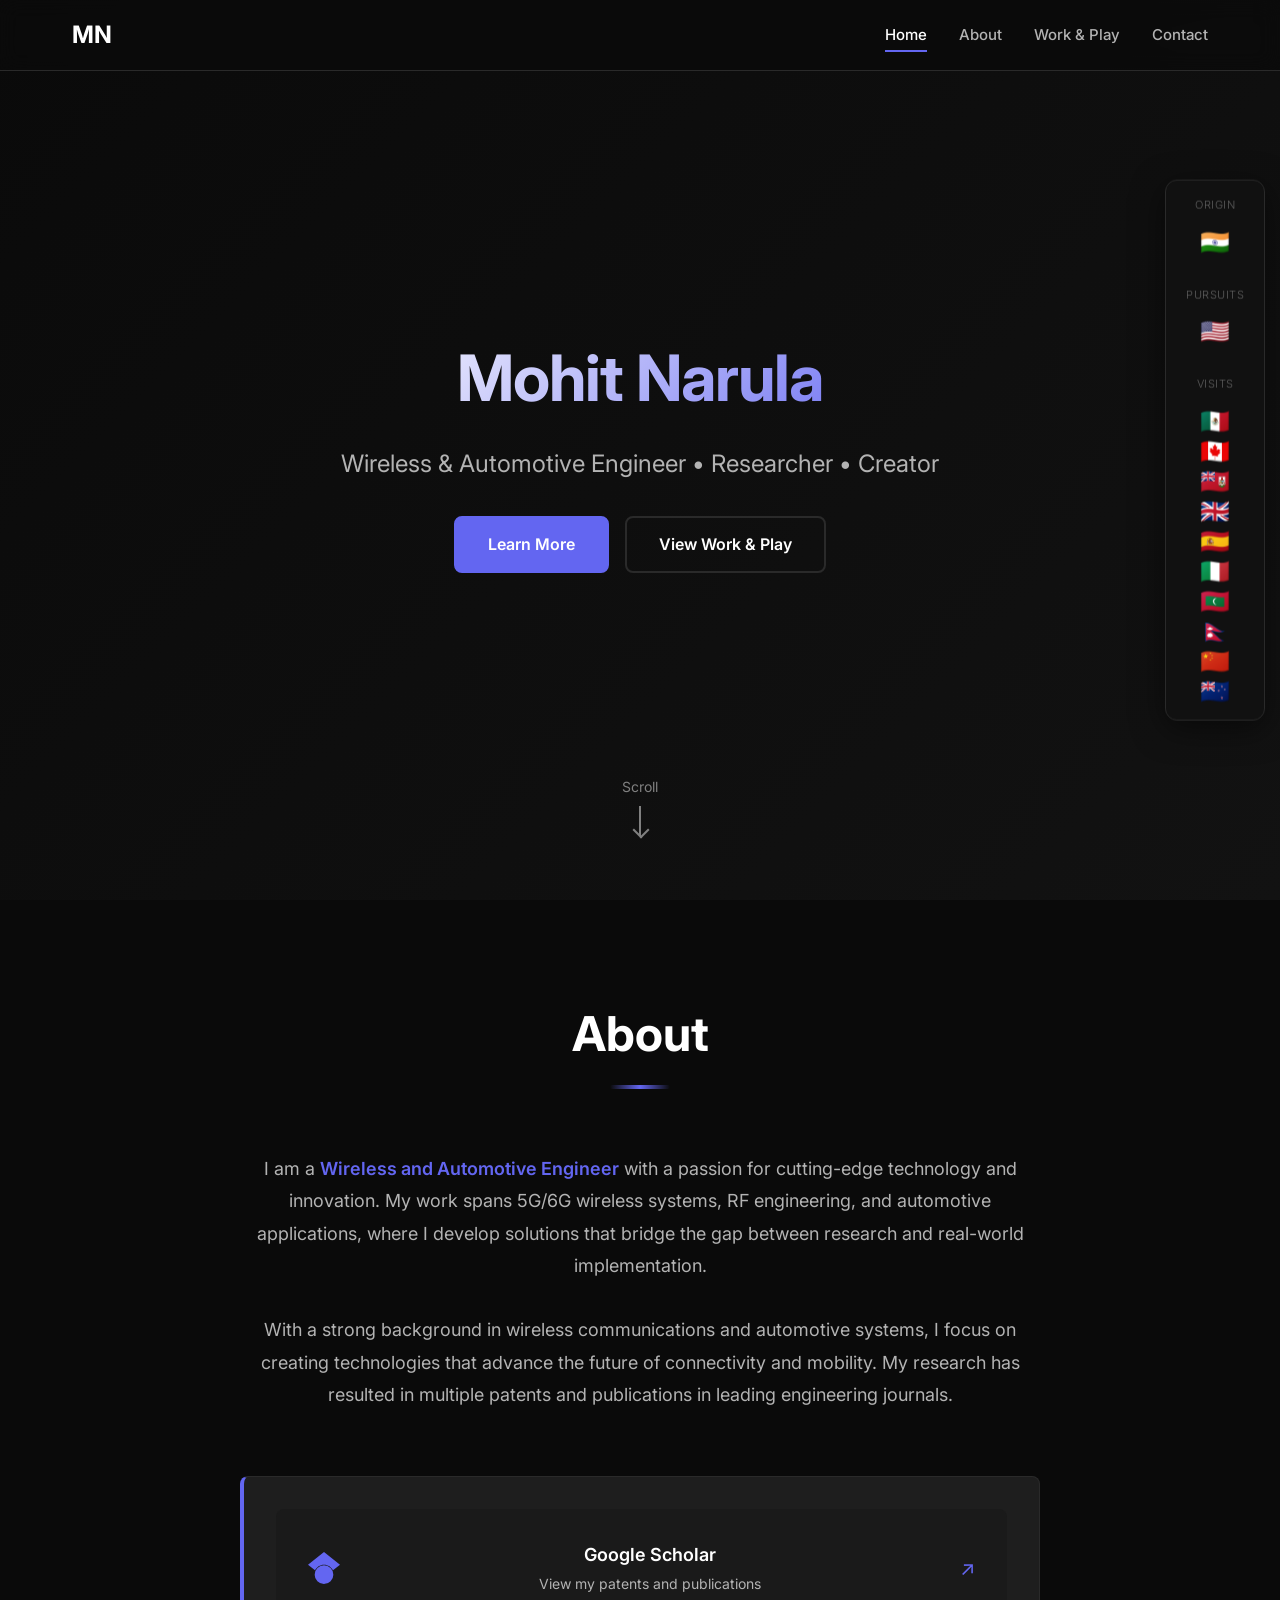
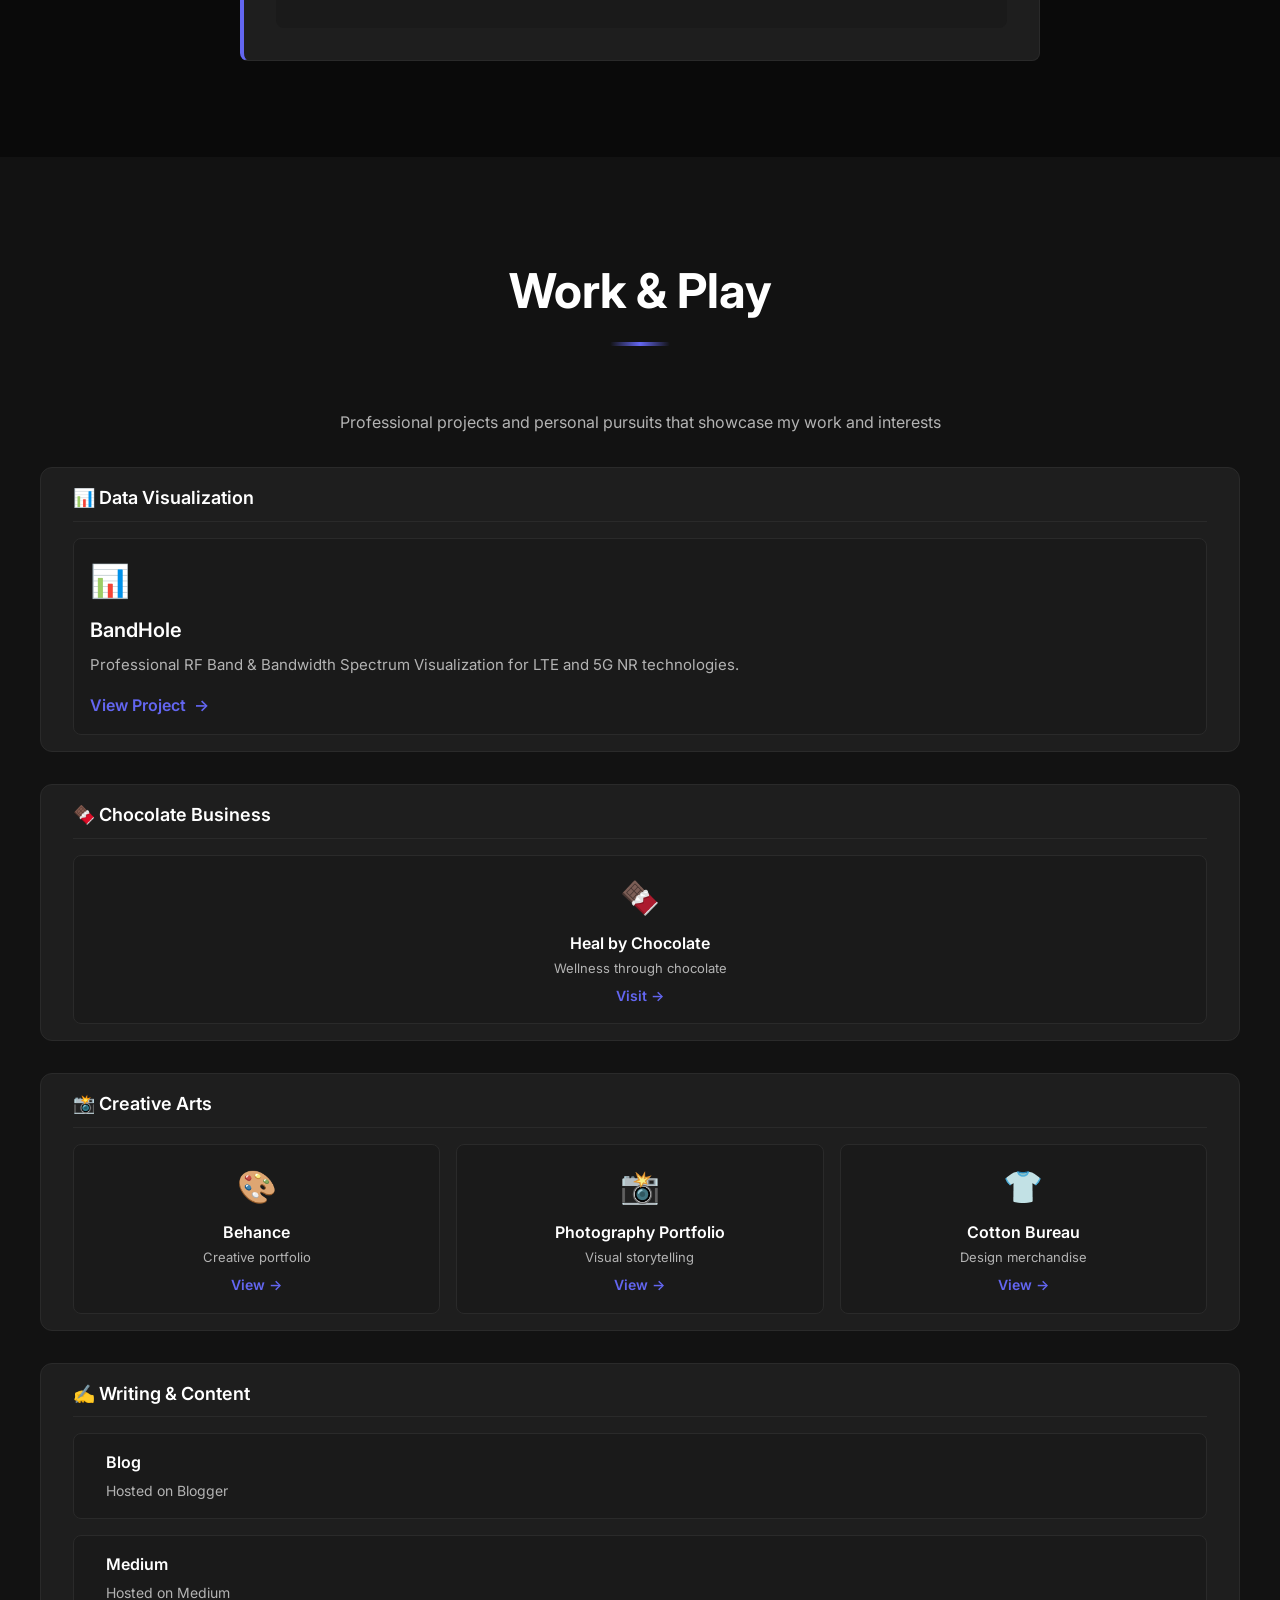
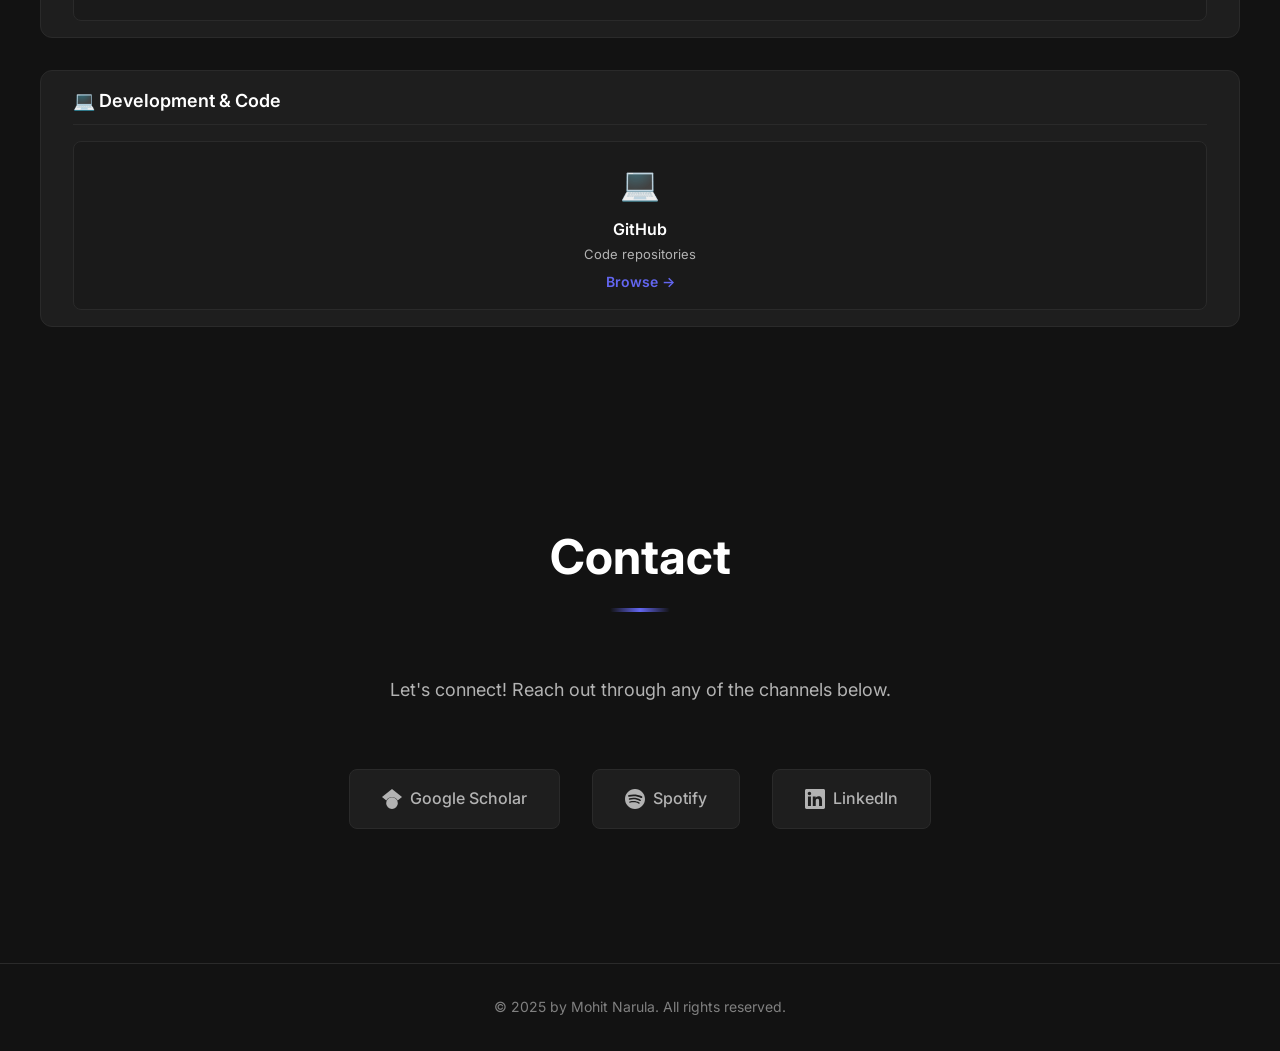
==== index.html @ 6c7436af "Initial commit: Personal website with dark mode design" ====
<!DOCTYPE html>
<html lang="en">
<head>
    <meta charset="UTF-8">
    <meta name="viewport" content="width=device-width, initial-scale=1.0">
    <meta name="description" content="Mohit Narula - Personal Website">
    <meta name="author" content="Mohit Narula">
    <title>Mohit Narula</title>
    <link rel="stylesheet" href="styles.css">
    <link rel="preconnect" href="https://fonts.googleapis.com">
    <link rel="preconnect" href="https://fonts.gstatic.com" crossorigin>
    <link href="https://fonts.googleapis.com/css2?family=Inter:wght@300;400;500;600;700&display=swap" rel="stylesheet">
</head>
<body>
    <!-- Navigation -->
    <nav class="navbar">
        <div class="nav-container">
            <div class="nav-logo">
                <a href="#home">MN</a>
            </div>
            <ul class="nav-menu">
                <li><a href="#home" class="nav-link active">Home</a></li>
                <li><a href="#about" class="nav-link">About</a></li>
                <li><a href="#portfolio" class="nav-link">Work & Play</a></li>
                <li><a href="#contact" class="nav-link">Contact</a></li>
            </ul>
            <button class="mobile-menu-toggle" aria-label="Toggle menu">
                <span></span>
                <span></span>
                <span></span>
            </button>
        </div>
    </nav>

    <!-- Hero Section -->
    <section id="home" class="hero">
        <div class="hero-content">
            <h1 class="hero-title">Mohit Narula</h1>
            <p class="hero-subtitle">Wireless & Automotive Engineer • Researcher • Creator</p>
            <div class="hero-buttons">
                <a href="#about" class="btn btn-primary">Learn More</a>
                <a href="#portfolio" class="btn btn-secondary">View Work & Play</a>
            </div>
        </div>
        <div class="scroll-indicator">
            <span>Scroll</span>
            <div class="scroll-arrow"></div>
        </div>
    </section>

    <!-- About Section -->
    <section id="about" class="section">
        <div class="container">
            <h2 class="section-title">About</h2>
            <div class="about-content">
            <div class="about-text">
                <p>
                    I am a <strong>Wireless and Automotive Engineer</strong> with a passion for cutting-edge technology 
                    and innovation. My work spans 5G/6G wireless systems, RF engineering, and automotive applications, 
                    where I develop solutions that bridge the gap between research and real-world implementation.
                </p>
                <p>
                    With a strong background in wireless communications and automotive systems, I focus on creating 
                    technologies that advance the future of connectivity and mobility. My research has resulted in 
                    multiple patents and publications in leading engineering journals.
                </p>
                <div class="about-highlight">
                    <a href="https://scholar.google.com/citations?user=XxkE6-EAAAAJ&hl=en" target="_blank" rel="noopener noreferrer" class="scholar-link">
                        <svg viewBox="0 0 24 24" fill="currentColor">
                            <path d="M5.242 13.769L0 9.5 12 0l12 9.5-5.242 4.269C17.548 11.249 14.978 9.5 12 9.5c-2.977 0-5.548 1.748-6.758 4.269zM12 10a7 7 0 1 0 0 14 7 7 0 0 0 0-14z"/>
                        </svg>
                        <div>
                            <strong>Google Scholar</strong>
                            <span>View my patents and publications</span>
                        </div>
                        <span class="external-icon">↗</span>
                    </a>
                </div>
            </div>
            </div>
        </div>
    </section>

    <!-- Work & Play Section -->
    <section id="portfolio" class="section section-alt">
        <div class="container">
            <h2 class="section-title">Work & Play</h2>
            <p class="section-subtitle">Professional projects and personal pursuits that showcase my work and interests</p>
            
            <div class="topics-container">
                <div class="topic-category">
                    <h4 class="topic-title">📊 Data Visualization</h4>
                    <div class="projects-grid">
                        <div class="project-card">
                            <div class="project-icon">📊</div>
                            <h3 class="project-title">BandHole</h3>
                            <p class="project-description">
                                Professional RF Band & Bandwidth Spectrum Visualization for LTE and 5G NR technologies.
                            </p>
                            <a href="https://mohitnarula.github.io/bandhole" target="_blank" class="project-link">
                                View Project <span>→</span>
                            </a>
                        </div>
                    </div>
                </div>
                <div class="topic-category">
                    <h4 class="topic-title">🍫 Chocolate Business</h4>
                    <div class="hobbies-grid">
                        <a href="https://www.healbychocolate.com/" target="_blank" rel="noopener noreferrer" class="hobby-card">
                            <div class="hobby-icon">🍫</div>
                            <h3 class="hobby-title">Heal by Chocolate</h3>
                            <p class="hobby-description">Wellness through chocolate</p>
                            <span class="hobby-link">Visit →</span>
                        </a>
                    </div>
                </div>
                <div class="topic-category">
                    <h4 class="topic-title">📸 Creative Arts</h4>
                    <div class="hobbies-grid">
                        <a href="https://www.behance.net/mohitnarula?locale=en_US" target="_blank" rel="noopener noreferrer" class="hobby-card">
                            <div class="hobby-icon">🎨</div>
                            <h3 class="hobby-title">Behance</h3>
                            <p class="hobby-description">Creative portfolio</p>
                            <span class="hobby-link">View →</span>
                        </a>
                        <a href="https://express.adobe.com/page/doS4WWP8v38uV/" target="_blank" rel="noopener noreferrer" class="hobby-card">
                            <div class="hobby-icon">📸</div>
                            <h3 class="hobby-title">Photography Portfolio</h3>
                            <p class="hobby-description">Visual storytelling</p>
                            <span class="hobby-link">View →</span>
                        </a>
                        <a href="https://cottonbureau.com/people/mohit-narula" target="_blank" rel="noopener noreferrer" class="hobby-card">
                            <div class="hobby-icon">👕</div>
                            <h3 class="hobby-title">Cotton Bureau</h3>
                            <p class="hobby-description">Design merchandise</p>
                            <span class="hobby-link">View →</span>
                        </a>
                    </div>
                </div>
                <div class="topic-category">
                    <h4 class="topic-title">✍️ Writing & Content</h4>
                    <div class="content-links">
                        <a href="https://mohitnarula.blogspot.com/" target="_blank" rel="noopener noreferrer" class="content-link">
                            <span class="content-link-title">Blog</span>
                            <span class="content-link-desc">Hosted on Blogger</span>
                        </a>
                        <a href="https://medium.com/@mohit.narula86" target="_blank" rel="noopener noreferrer" class="content-link">
                            <span class="content-link-title">Medium</span>
                            <span class="content-link-desc">Hosted on Medium</span>
                        </a>
                    </div>
                </div>
                <div class="topic-category">
                    <h4 class="topic-title">💻 Development & Code</h4>
                    <div class="hobbies-grid">
                        <a href="https://github.com/monarula" target="_blank" rel="noopener noreferrer" class="hobby-card">
                            <div class="hobby-icon">💻</div>
                            <h3 class="hobby-title">GitHub</h3>
                            <p class="hobby-description">Code repositories</p>
                            <span class="hobby-link">Browse →</span>
                        </a>
                    </div>
                </div>
            </div>
        </div>
    </section>

    <!-- Contact Section -->
    <section id="contact" class="section section-alt">
        <div class="container">
            <h2 class="section-title">Contact</h2>
            <div class="contact-content">
                <p class="contact-description">
                    Let's connect! Reach out through any of the channels below.
                </p>
                <div class="social-links">
                    <a href="https://scholar.google.com/citations?user=XxkE6-EAAAAJ&hl=en" target="_blank" rel="noopener noreferrer" class="social-link scholar-link-main" aria-label="Google Scholar">
                        <svg viewBox="0 0 24 24" fill="currentColor">
                            <path d="M5.242 13.769L0 9.5 12 0l12 9.5-5.242 4.269C17.548 11.249 14.978 9.5 12 9.5c-2.977 0-5.548 1.748-6.758 4.269zM12 10a7 7 0 1 0 0 14 7 7 0 0 0 0-14z"/>
                        </svg>
                        <span>Google Scholar</span>
                    </a>
                    <a href="https://open.spotify.com" target="_blank" rel="noopener noreferrer" class="social-link" aria-label="Spotify">
                        <svg viewBox="0 0 24 24" fill="currentColor">
                            <path d="M12 0C5.4 0 0 5.4 0 12s5.4 12 12 12 12-5.4 12-12S18.66 0 12 0zm5.521 17.34c-.24.359-.66.48-1.021.24-2.82-1.74-6.36-2.101-10.561-1.141-.418.122-.84-.179-.84-.66 0-.359.24-.66.54-.779 4.56-1.021 8.52-.6 11.64 1.32.42.18.479.659.24 1.02zm1.44-3.3c-.301.42-.841.6-1.262.3-3.239-1.98-8.159-2.58-11.939-1.38-.479.12-1.02-.12-1.14-.6-.12-.48.12-1.021.6-1.141C9.6 9.9 15 10.561 18.72 12.84c.361.181.54.78.241 1.2zm.12-3.36C15.24 8.4 8.82 8.16 5.16 9.301c-.6.179-1.2-.181-1.38-.721-.18-.601.18-1.2.72-1.381 4.26-1.26 11.28-1.02 15.721 1.621.539.3.719 1.02.42 1.56-.299.421-1.02.599-1.559.3z"/>
                        </svg>
                        <span>Spotify</span>
                    </a>
                    <a href="https://www.linkedin.com/in/mohitnarula" target="_blank" rel="noopener noreferrer" class="social-link" aria-label="LinkedIn">
                        <svg viewBox="0 0 24 24" fill="currentColor">
                            <path d="M20.447 20.452h-3.554v-5.569c0-1.328-.027-3.037-1.852-3.037-1.853 0-2.136 1.445-2.136 2.939v5.667H9.351V9h3.414v1.561h.046c.477-.9 1.637-1.85 3.37-1.85 3.601 0 4.267 2.37 4.267 5.455v6.286zM5.337 7.433c-1.144 0-2.063-.926-2.063-2.065 0-1.138.92-2.063 2.063-2.063 1.14 0 2.064.925 2.064 2.063 0 1.139-.925 2.065-2.064 2.065zm1.782 13.019H3.555V9h3.564v11.452zM22.225 0H1.771C.792 0 0 .774 0 1.729v20.542C0 23.227.792 24 1.771 24h20.451C23.2 24 24 23.227 24 22.271V1.729C24 .774 23.2 0 22.222 0h.003z"/>
                        </svg>
                        <span>LinkedIn</span>
                    </a>
                </div>
            </div>
        </div>
    </section>

    <!-- Footer -->
    <footer class="footer">
        <div class="container">
            <p>&copy; 2025 by Mohit Narula. All rights reserved.</p>
        </div>
    </footer>

    <!-- Flags Sidebar -->
    <aside class="flags-sidebar">
        <div class="flags-section">
            <div class="flags-label">Origin</div>
            <div class="flags-group">
                <span class="flag-icon" title="India">🇮🇳</span>
            </div>
        </div>
        <div class="flags-section">
            <div class="flags-label">Pursuits</div>
            <div class="flags-group">
                <span class="flag-icon" title="United States">🇺🇸</span>
            </div>
        </div>
        <div class="flags-section">
            <div class="flags-label">Visits</div>
            <div class="flags-group">
                <span class="flag-icon" title="Mexico">🇲🇽</span>
                <span class="flag-icon" title="Canada">🇨🇦</span>
                <span class="flag-icon" title="Bermuda">🇧🇲</span>
                <span class="flag-icon" title="United Kingdom">🇬🇧</span>
                <span class="flag-icon" title="Spain">🇪🇸</span>
                <span class="flag-icon" title="Italy">🇮🇹</span>
                <span class="flag-icon" title="Maldives">🇲🇻</span>
                <span class="flag-icon" title="Nepal">🇳🇵</span>
                <span class="flag-icon" title="China">🇨🇳</span>
                <span class="flag-icon" title="New Zealand">🇳🇿</span>
            </div>
        </div>
    </aside>

    <script src="script.js"></script>
</body>
</html>
---- styles.css ----
/* ============================================
   Dark Mode Professional Website Styles
   Author: Mohit Narula
   ============================================ */

:root {
    /* Dark Theme Colors */
    --bg-primary: #0a0a0a;
    --bg-secondary: #121212;
    --bg-tertiary: #1a1a1a;
    --bg-card: #1e1e1e;
    
    /* Text Colors */
    --text-primary: #ffffff;
    --text-secondary: #b3b3b3;
    --text-muted: #808080;
    
    /* Accent Colors */
    --accent-primary: #6366f1;
    --accent-secondary: #8b5cf6;
    --accent-hover: #818cf8;
    
    /* Border & Divider */
    --border-color: #2a2a2a;
    --divider: #333333;
    
    /* Shadows */
    --shadow-sm: 0 2px 8px rgba(0, 0, 0, 0.3);
    --shadow-md: 0 4px 16px rgba(0, 0, 0, 0.4);
    --shadow-lg: 0 8px 32px rgba(0, 0, 0, 0.5);
    
    /* Spacing */
    --spacing-xs: 0.5rem;
    --spacing-sm: 1rem;
    --spacing-md: 2rem;
    --spacing-lg: 4rem;
    --spacing-xl: 6rem;
    
    /* Transitions */
    --transition-fast: 0.2s ease;
    --transition-normal: 0.3s ease;
    --transition-slow: 0.5s ease;
}

/* ============================================
   Reset & Base Styles
   ============================================ */

* {
    margin: 0;
    padding: 0;
    box-sizing: border-box;
}

html {
    scroll-behavior: smooth;
}

body {
    font-family: 'Inter', -apple-system, BlinkMacSystemFont, 'Segoe UI', 'Roboto', 'Oxygen', 'Ubuntu', 'Cantarell', sans-serif;
    background-color: var(--bg-primary);
    color: var(--text-primary);
    line-height: 1.6;
    overflow-x: hidden;
    position: relative;
    -webkit-font-smoothing: antialiased;
    -moz-osx-font-smoothing: grayscale;
}

/* Touch-friendly tap targets */
a, button {
    -webkit-tap-highlight-color: rgba(99, 102, 241, 0.3);
    touch-action: manipulation;
}

/* ============================================
   Navigation
   ============================================ */

.navbar {
    position: fixed;
    top: 0;
    left: 0;
    right: 0;
    background: rgba(10, 10, 10, 0.8);
    backdrop-filter: blur(10px);
    -webkit-backdrop-filter: blur(10px);
    border-bottom: 1px solid var(--border-color);
    z-index: 1000;
    padding: var(--spacing-sm) 0;
}

.nav-container {
    max-width: 1200px;
    margin: 0 auto;
    padding: 0 var(--spacing-md);
    display: flex;
    justify-content: space-between;
    align-items: center;
}

.nav-logo a {
    font-size: 1.5rem;
    font-weight: 700;
    color: var(--text-primary);
    text-decoration: none;
    letter-spacing: -0.5px;
    transition: color var(--transition-fast);
}

.nav-logo a:hover {
    color: var(--accent-primary);
}

.nav-menu {
    display: flex;
    list-style: none;
    gap: var(--spacing-md);
    align-items: center;
}

.nav-link {
    color: var(--text-secondary);
    text-decoration: none;
    font-weight: 500;
    font-size: 0.9375rem;
    transition: color var(--transition-fast);
    position: relative;
    padding: var(--spacing-xs) 0;
}

.nav-link::after {
    content: '';
    position: absolute;
    bottom: 0;
    left: 0;
    width: 0;
    height: 2px;
    background: var(--accent-primary);
    transition: width var(--transition-normal);
}

.nav-link:hover,
.nav-link.active {
    color: var(--text-primary);
}

.nav-link:hover::after,
.nav-link.active::after {
    width: 100%;
}


.mobile-menu-toggle {
    display: none;
    flex-direction: column;
    gap: 4px;
    background: none;
    border: none;
    cursor: pointer;
    padding: var(--spacing-xs);
}

.mobile-menu-toggle span {
    width: 24px;
    height: 2px;
    background: var(--text-primary);
    transition: all var(--transition-fast);
}

/* ============================================
   Hero Section
   ============================================ */

.hero {
    min-height: 100vh;
    display: flex;
    flex-direction: column;
    justify-content: center;
    align-items: center;
    text-align: center;
    padding: var(--spacing-xl) var(--spacing-md);
    position: relative;
    background: linear-gradient(135deg, var(--bg-primary) 0%, var(--bg-secondary) 100%);
}

.hero-content {
    max-width: 800px;
    animation: fadeInUp 0.8s ease;
}


.hero-title {
    font-size: clamp(2.5rem, 5vw, 4rem);
    font-weight: 700;
    margin-bottom: var(--spacing-sm);
    background: linear-gradient(135deg, var(--text-primary) 0%, var(--accent-primary) 100%);
    -webkit-background-clip: text;
    -webkit-text-fill-color: transparent;
    background-clip: text;
    letter-spacing: -1px;
}

.hero-subtitle {
    font-size: clamp(1.125rem, 2vw, 1.5rem);
    color: var(--text-secondary);
    margin-bottom: var(--spacing-md);
    font-weight: 400;
}

.hero-tags {
    display: flex;
    gap: var(--spacing-xs);
    justify-content: center;
    flex-wrap: wrap;
    margin-bottom: var(--spacing-lg);
}

.tag {
    padding: 0.5rem 1rem;
    background: var(--bg-card);
    border: 1px solid var(--border-color);
    border-radius: 20px;
    font-size: 0.875rem;
    color: var(--text-secondary);
    font-weight: 500;
    transition: all var(--transition-fast);
}

.tag:hover {
    border-color: var(--accent-primary);
    color: var(--accent-primary);
    transform: translateY(-2px);
}

.hero-buttons {
    display: flex;
    gap: var(--spacing-sm);
    justify-content: center;
    flex-wrap: wrap;
}

.scroll-indicator {
    position: absolute;
    bottom: var(--spacing-lg);
    left: 50%;
    transform: translateX(-50%);
    display: flex;
    flex-direction: column;
    align-items: center;
    gap: var(--spacing-xs);
    color: var(--text-muted);
    font-size: 0.875rem;
    animation: bounce 2s infinite;
}

.scroll-arrow {
    width: 2px;
    height: 30px;
    background: var(--text-muted);
    position: relative;
}

.scroll-arrow::after {
    content: '';
    position: absolute;
    bottom: 0;
    left: -4px;
    width: 10px;
    height: 10px;
    border-right: 2px solid var(--text-muted);
    border-bottom: 2px solid var(--text-muted);
    transform: rotate(45deg);
}

/* ============================================
   Buttons
   ============================================ */

.btn {
    display: inline-block;
    padding: 0.875rem 2rem;
    border-radius: 8px;
    text-decoration: none;
    font-weight: 600;
    font-size: 1rem;
    transition: all var(--transition-normal);
    border: 2px solid transparent;
    cursor: pointer;
}

.btn-primary {
    background: var(--accent-primary);
    color: var(--text-primary);
    border-color: var(--accent-primary);
}

.btn-primary:hover {
    background: var(--accent-hover);
    border-color: var(--accent-hover);
    transform: translateY(-2px);
    box-shadow: var(--shadow-md);
}

.btn-secondary {
    background: transparent;
    color: var(--text-primary);
    border-color: var(--border-color);
}

.btn-secondary:hover {
    border-color: var(--accent-primary);
    color: var(--accent-primary);
    transform: translateY(-2px);
}

/* ============================================
   Sections
   ============================================ */

.section {
    padding: var(--spacing-xl) var(--spacing-md);
    min-height: 60vh;
}

.section-alt {
    background: var(--bg-secondary);
}

.container {
    max-width: 1200px;
    margin: 0 auto;
}

.section-title {
    font-size: clamp(2rem, 4vw, 3rem);
    font-weight: 700;
    margin-bottom: var(--spacing-lg);
    text-align: center;
    color: var(--text-primary);
    position: relative;
    padding-bottom: var(--spacing-sm);
}

.section-title::after {
    content: '';
    position: absolute;
    bottom: 0;
    left: 50%;
    transform: translateX(-50%);
    width: 60px;
    height: 4px;
    background: linear-gradient(90deg, transparent, var(--accent-primary), transparent);
    border-radius: 2px;
}

.section-subtitle {
    text-align: center;
    color: var(--text-secondary);
    font-size: 1rem;
    margin-bottom: var(--spacing-md);
    max-width: 700px;
    margin-left: auto;
    margin-right: auto;
}

/* ============================================
   About Section
   ============================================ */

.about-content {
    max-width: 800px;
    margin: 0 auto;
    text-align: center;
}

.about-text p {
    font-size: 1.125rem;
    color: var(--text-secondary);
    margin-bottom: var(--spacing-md);
    line-height: 1.8;
}

.about-text strong {
    color: var(--accent-primary);
    font-weight: 600;
}

.about-highlight {
    margin-top: var(--spacing-lg);
    padding: var(--spacing-md);
    background: var(--bg-card);
    border: 1px solid var(--border-color);
    border-left: 4px solid var(--accent-primary);
    border-radius: 8px;
}

.scholar-link {
    display: flex;
    align-items: center;
    gap: var(--spacing-md);
    padding: var(--spacing-md);
    background: var(--bg-tertiary);
    border-radius: 8px;
    text-decoration: none;
    color: var(--text-primary);
    transition: all var(--transition-normal);
}

.scholar-link:hover {
    background: var(--bg-card);
    transform: translateX(4px);
    box-shadow: var(--shadow-md);
}

.scholar-link svg {
    width: 32px;
    height: 32px;
    fill: var(--accent-primary);
    flex-shrink: 0;
}

.scholar-link div {
    flex: 1;
    display: flex;
    flex-direction: column;
    gap: 4px;
}

.scholar-link strong {
    font-size: 1.125rem;
    color: var(--text-primary);
    font-weight: 600;
}

.scholar-link span {
    font-size: 0.875rem;
    color: var(--text-secondary);
}

.scholar-link .external-icon {
    font-size: 1.25rem;
    color: var(--accent-primary);
    margin-left: auto;
}

.scholar-link-main {
    background: linear-gradient(135deg, rgba(99, 102, 241, 0.1) 0%, rgba(139, 92, 246, 0.1) 100%);
    border-color: var(--accent-primary);
}

.scholar-link-main:hover {
    background: linear-gradient(135deg, rgba(99, 102, 241, 0.2) 0%, rgba(139, 92, 246, 0.2) 100%);
}

/* ============================================
   Work & Play (Portfolio) Section
   ============================================ */

.portfolio-subsection {
    margin-bottom: var(--spacing-xl);
}

.portfolio-subsection:last-child {
    margin-bottom: 0;
}

.subsection-title {
    font-size: 1.75rem;
    font-weight: 600;
    color: var(--text-primary);
    margin-bottom: var(--spacing-lg);
    text-align: center;
    position: relative;
    padding-bottom: var(--spacing-sm);
}

.subsection-title::after {
    content: '';
    position: absolute;
    bottom: 0;
    left: 50%;
    transform: translateX(-50%);
    width: 40px;
    height: 2px;
    background: var(--accent-primary);
    border-radius: 1px;
}

.topics-container {
    display: flex;
    flex-direction: column;
    gap: var(--spacing-md);
}

.topic-category {
    background: var(--bg-card);
    border: 1px solid var(--border-color);
    border-radius: 12px;
    padding: var(--spacing-sm) var(--spacing-md);
    transition: all var(--transition-normal);
}

.topic-category:hover {
    border-color: var(--accent-primary);
    box-shadow: var(--shadow-md);
}

.topic-title {
    font-size: 1.125rem;
    font-weight: 600;
    color: var(--text-primary);
    margin-bottom: var(--spacing-sm);
    padding-bottom: var(--spacing-xs);
    border-bottom: 1px solid var(--border-color);
    display: flex;
    align-items: center;
    gap: var(--spacing-xs);
}

/* ============================================
   Projects Section
   ============================================ */

.projects-grid {
    display: grid;
    grid-template-columns: repeat(auto-fit, minmax(300px, 1fr));
    gap: var(--spacing-sm);
    margin-top: var(--spacing-sm);
}

.project-card {
    background: var(--bg-tertiary);
    border: 1px solid var(--border-color);
    border-radius: 8px;
    padding: var(--spacing-sm);
    transition: all var(--transition-normal);
    display: flex;
    flex-direction: column;
}

.project-card:hover {
    transform: translateY(-8px);
    box-shadow: var(--shadow-lg);
    border-color: var(--accent-primary);
}

.project-icon {
    font-size: 2rem;
    margin-bottom: var(--spacing-xs);
}

.project-title {
    font-size: 1.25rem;
    font-weight: 600;
    margin-bottom: var(--spacing-xs);
    color: var(--text-primary);
}

.project-description {
    color: var(--text-secondary);
    margin-bottom: var(--spacing-sm);
    line-height: 1.5;
    flex-grow: 1;
    font-size: 0.9375rem;
}

.project-link {
    color: var(--accent-primary);
    text-decoration: none;
    font-weight: 600;
    display: inline-flex;
    align-items: center;
    gap: var(--spacing-xs);
    transition: all var(--transition-fast);
}

.project-link:hover {
    gap: var(--spacing-sm);
    color: var(--accent-hover);
}

.project-link span {
    transition: transform var(--transition-fast);
}

.project-link:hover span {
    transform: translateX(4px);
}

/* ============================================
   Hobbies Section
   ============================================ */

.hobbies-grid {
    display: grid;
    grid-template-columns: repeat(auto-fit, minmax(200px, 1fr));
    gap: var(--spacing-sm);
    margin-top: var(--spacing-sm);
}

.hobby-card {
    background: var(--bg-tertiary);
    border: 1px solid var(--border-color);
    border-radius: 8px;
    padding: var(--spacing-sm);
    text-decoration: none;
    color: var(--text-primary);
    transition: all var(--transition-normal);
    display: flex;
    flex-direction: column;
    align-items: center;
    text-align: center;
    position: relative;
    overflow: hidden;
}

.hobby-card::before {
    content: '';
    position: absolute;
    top: 0;
    left: 0;
    right: 0;
    height: 4px;
    background: linear-gradient(90deg, var(--accent-primary), var(--accent-secondary));
    transform: scaleX(0);
    transition: transform var(--transition-normal);
}

.hobby-card:hover::before {
    transform: scaleX(1);
}

.hobby-card:hover {
    transform: translateY(-8px);
    box-shadow: var(--shadow-lg);
    border-color: var(--accent-primary);
}

.hobby-icon {
    font-size: 2rem;
    margin-bottom: var(--spacing-xs);
    filter: grayscale(0.3);
    transition: transform var(--transition-normal);
}

.hobby-card:hover .hobby-icon {
    transform: scale(1.1) rotate(5deg);
    filter: grayscale(0);
}

.hobby-title {
    font-size: 1rem;
    font-weight: 600;
    margin-bottom: 2px;
    color: var(--text-primary);
}

.hobby-description {
    color: var(--text-secondary);
    font-size: 0.8125rem;
    margin-bottom: var(--spacing-xs);
    line-height: 1.4;
}

.hobby-link {
    color: var(--accent-primary);
    font-weight: 600;
    font-size: 0.875rem;
    margin-top: auto;
    transition: all var(--transition-fast);
}

.hobby-card:hover .hobby-link {
    color: var(--accent-hover);
    transform: translateX(4px);
}


/* ============================================
   Content Links (Writing & Content)
   ============================================ */

.content-links {
    display: flex;
    flex-direction: column;
    gap: var(--spacing-sm);
}

.content-link {
    display: flex;
    flex-direction: column;
    padding: var(--spacing-sm) var(--spacing-md);
    background: var(--bg-tertiary);
    border: 1px solid var(--border-color);
    border-radius: 8px;
    text-decoration: none;
    color: var(--text-primary);
    transition: all var(--transition-normal);
    gap: 4px;
}

.content-link:hover {
    background: var(--bg-card);
    border-color: var(--accent-primary);
    transform: translateX(4px);
    box-shadow: var(--shadow-sm);
}

.content-link-title {
    font-size: 1rem;
    font-weight: 600;
    color: var(--text-primary);
}

.content-link-desc {
    font-size: 0.875rem;
    color: var(--text-secondary);
    font-weight: 400;
}

.content-link:hover .content-link-title {
    color: var(--accent-primary);
}

/* ============================================
   Contact Section
   ============================================ */

.contact-content {
    text-align: center;
    max-width: 800px;
    margin: 0 auto;
}

.contact-description {
    font-size: 1.125rem;
    color: var(--text-secondary);
    margin-bottom: var(--spacing-lg);
}

.social-links {
    display: flex;
    justify-content: center;
    gap: var(--spacing-md);
    flex-wrap: wrap;
}

.social-link {
    display: flex;
    align-items: center;
    gap: var(--spacing-xs);
    padding: var(--spacing-sm) var(--spacing-md);
    background: var(--bg-card);
    border: 1px solid var(--border-color);
    border-radius: 8px;
    color: var(--text-secondary);
    text-decoration: none;
    transition: all var(--transition-normal);
    font-weight: 500;
}

.social-link svg {
    width: 20px;
    height: 20px;
    fill: currentColor;
}

.social-link:hover {
    color: var(--text-primary);
    border-color: var(--accent-primary);
    background: var(--bg-tertiary);
    transform: translateY(-4px);
    box-shadow: var(--shadow-md);
}

/* ============================================
   Footer
   ============================================ */

.footer {
    background: var(--bg-secondary);
    border-top: 1px solid var(--border-color);
    padding: var(--spacing-md);
    text-align: center;
}

.footer p {
    color: var(--text-muted);
    font-size: 0.875rem;
}

/* ============================================
   Animations
   ============================================ */

@keyframes fadeInUp {
    from {
        opacity: 0;
        transform: translateY(30px);
    }
    to {
        opacity: 1;
        transform: translateY(0);
    }
}

@keyframes bounce {
    0%, 100% {
        transform: translateX(-50%) translateY(0);
    }
    50% {
        transform: translateX(-50%) translateY(10px);
    }
}

/* ============================================
   Flags Sidebar
   ============================================ */

.flags-sidebar {
    position: fixed;
    right: 15px;
    top: 50%;
    transform: translateY(-50%);
    z-index: 100;
    background: rgba(18, 18, 18, 0.85);
    backdrop-filter: blur(10px);
    border: 1px solid var(--border-color);
    border-radius: 12px;
    padding: var(--spacing-sm) var(--spacing-xs);
    display: flex;
    flex-direction: column;
    gap: var(--spacing-md);
    min-width: 100px;
    max-width: 110px;
    box-shadow: var(--shadow-lg);
}

.flags-section {
    display: flex;
    flex-direction: column;
    gap: var(--spacing-xs);
}

.flags-label {
    font-size: 0.6875rem;
    color: var(--text-muted);
    font-weight: 300;
    text-transform: uppercase;
    letter-spacing: 0.5px;
    margin-bottom: var(--spacing-xs);
    text-align: center;
    opacity: 0.7;
}

.flags-group {
    display: flex;
    flex-direction: column;
    gap: 6px;
    align-items: center;
}

.flag-icon {
    font-size: 1.5rem;
    line-height: 1;
    cursor: default;
    transition: transform var(--transition-fast);
    display: inline-block;
    filter: grayscale(0.1);
}

.flag-icon:hover {
    transform: scale(1.2);
    filter: grayscale(0);
}

/* ============================================
   Responsive Design
   ============================================ */

@media (max-width: 768px) {
    /* Navigation */
    .nav-container {
        padding: 0 var(--spacing-sm);
    }

    .nav-logo a {
        font-size: 1.25rem;
    }

    .nav-menu {
        position: fixed;
        top: 60px;
        left: -100%;
        flex-direction: column;
        background: rgba(18, 18, 18, 0.98);
        backdrop-filter: blur(20px);
        width: 100%;
        text-align: center;
        transition: left var(--transition-normal);
        padding: var(--spacing-md) 0;
        border-bottom: 1px solid var(--border-color);
        box-shadow: var(--shadow-lg);
        gap: 0;
    }

    .nav-menu li {
        width: 100%;
        padding: var(--spacing-sm) 0;
        border-bottom: 1px solid var(--border-color);
    }

    .nav-menu li:last-child {
        border-bottom: none;
    }

    .nav-link {
        display: block;
        padding: var(--spacing-sm);
        font-size: 1rem;
    }

    .nav-menu.active {
        left: 0;
    }

    .flags-sidebar {
        display: none;
    }

    .mobile-menu-toggle {
        display: flex;
    }

    .mobile-menu-toggle.active span:nth-child(1) {
        transform: rotate(45deg) translate(5px, 5px);
    }

    .mobile-menu-toggle.active span:nth-child(2) {
        opacity: 0;
    }

    .mobile-menu-toggle.active span:nth-child(3) {
        transform: rotate(-45deg) translate(7px, -6px);
    }

    /* Hero Section */
    .hero {
        padding: calc(var(--spacing-xl) + 60px) var(--spacing-sm) var(--spacing-lg);
        min-height: auto;
    }

    .hero-title {
        font-size: 2.5rem;
        margin-bottom: var(--spacing-sm);
    }

    .hero-subtitle {
        font-size: 1.125rem;
        margin-bottom: var(--spacing-md);
    }

    .hero-buttons {
        flex-direction: column;
        width: 100%;
        gap: var(--spacing-sm);
    }

    .btn {
        width: 100%;
        text-align: center;
        padding: 1rem 2rem;
        font-size: 1rem;
        min-height: 48px; /* Touch-friendly size */
    }

    .scroll-indicator {
        bottom: var(--spacing-md);
    }

    /* Sections */
    .section {
        padding: var(--spacing-lg) var(--spacing-sm);
        min-height: auto;
    }

    .section-title {
        font-size: 2rem;
        margin-bottom: var(--spacing-md);
    }

    .section-subtitle {
        font-size: 1rem;
        margin-bottom: var(--spacing-md);
    }

    /* About Section */
    .about-text p {
        font-size: 1rem;
        margin-bottom: var(--spacing-sm);
    }

    .scholar-link {
        flex-direction: column;
        text-align: center;
        gap: var(--spacing-sm);
    }

    .scholar-link svg {
        width: 40px;
        height: 40px;
    }

    .scholar-link .external-icon {
        margin-left: 0;
        margin-top: var(--spacing-xs);
    }

    /* Projects & Hobbies Grids */
    .projects-grid,
    .hobbies-grid {
        grid-template-columns: 1fr;
        gap: var(--spacing-sm);
        margin-top: var(--spacing-md);
    }

    .project-card,
    .hobby-card {
        padding: var(--spacing-sm);
    }

    .project-icon,
    .hobby-icon {
        font-size: 2.5rem;
    }

    .project-title,
    .hobby-title {
        font-size: 1.125rem;
    }

    .project-description,
    .hobby-description {
        font-size: 0.9375rem;
    }

    /* Topic Categories */
    .topic-category {
        padding: var(--spacing-sm);
    }

    .topic-title {
        font-size: 1.125rem;
        margin-bottom: var(--spacing-sm);
    }

    .subsection-title {
        font-size: 1.5rem;
        margin-bottom: var(--spacing-md);
    }

    /* Content Links */
    .content-links {
        gap: var(--spacing-xs);
    }

    .content-link {
        padding: var(--spacing-sm);
        min-height: 48px; /* Touch-friendly */
    }

    .content-link-title {
        font-size: 0.9375rem;
    }

    .content-link-desc {
        font-size: 0.8125rem;
    }

    /* Contact Section */
    .contact-description {
        font-size: 1rem;
        margin-bottom: var(--spacing-md);
    }

    .social-links {
        flex-direction: column;
        align-items: stretch;
        gap: var(--spacing-sm);
    }

    .social-link {
        justify-content: center;
        padding: var(--spacing-sm) var(--spacing-md);
        min-height: 48px; /* Touch-friendly */
    }

    /* Footer */
    .footer {
        padding: var(--spacing-sm);
    }

    .footer p {
        font-size: 0.8125rem;
    }
}

@media (max-width: 480px) {
    /* Extra small screens */
    .hero {
        padding: calc(var(--spacing-lg) + 60px) var(--spacing-xs) var(--spacing-md);
    }

    .hero-title {
        font-size: 2rem;
    }

    .hero-subtitle {
        font-size: 1rem;
    }

    .section {
        padding: var(--spacing-md) var(--spacing-xs);
    }

    .section-title {
        font-size: 1.75rem;
    }

    .nav-container {
        padding: 0 var(--spacing-xs);
    }

    .nav-logo a {
        font-size: 1.125rem;
    }

    .btn {
        padding: 0.875rem 1.5rem;
        font-size: 0.9375rem;
    }

    .project-card,
    .hobby-card {
        padding: var(--spacing-xs);
    }

    .topic-category {
        padding: var(--spacing-xs);
    }
}

/* Landscape orientation adjustments for mobile */
@media (max-width: 768px) and (orientation: landscape) {
    .hero {
        min-height: auto;
        padding: calc(var(--spacing-md) + 60px) var(--spacing-sm) var(--spacing-md);
    }

    .hero-title {
        font-size: 2rem;
    }

    .section {
        padding: var(--spacing-md) var(--spacing-sm);
    }
}
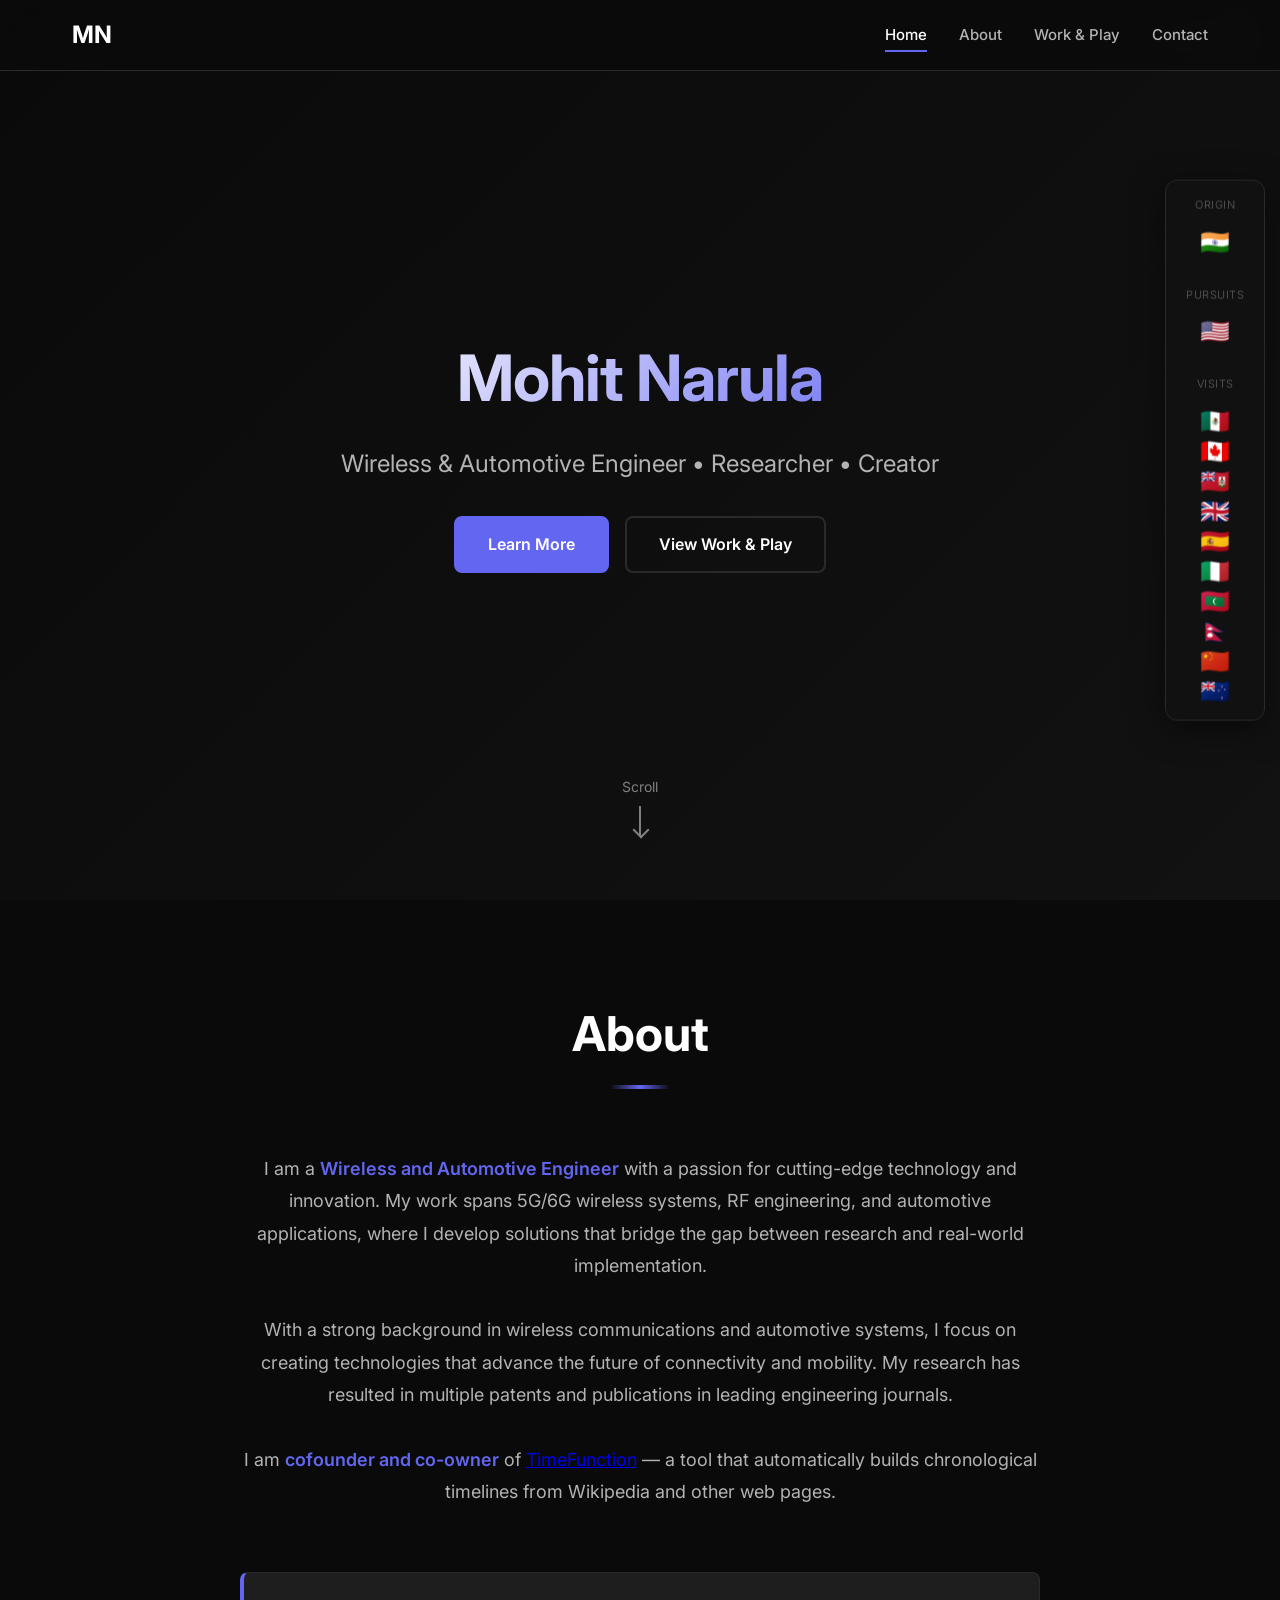
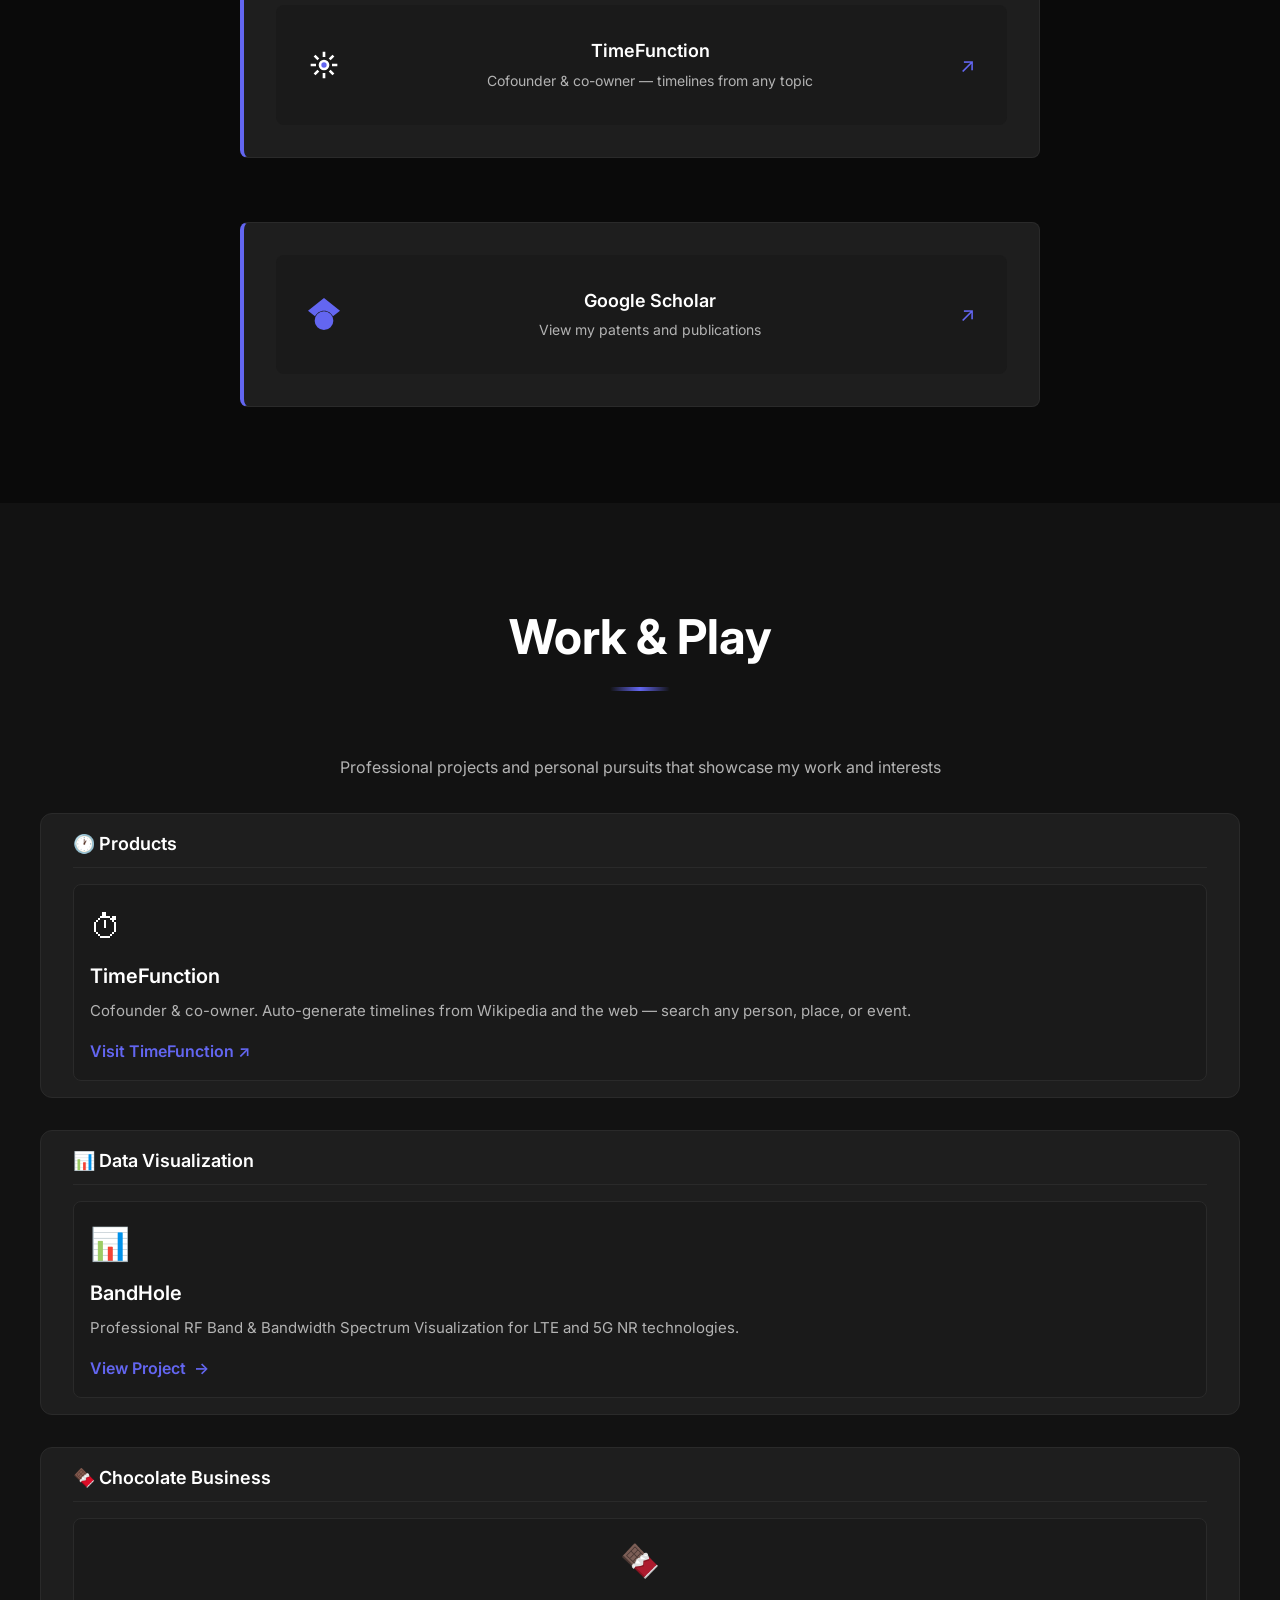
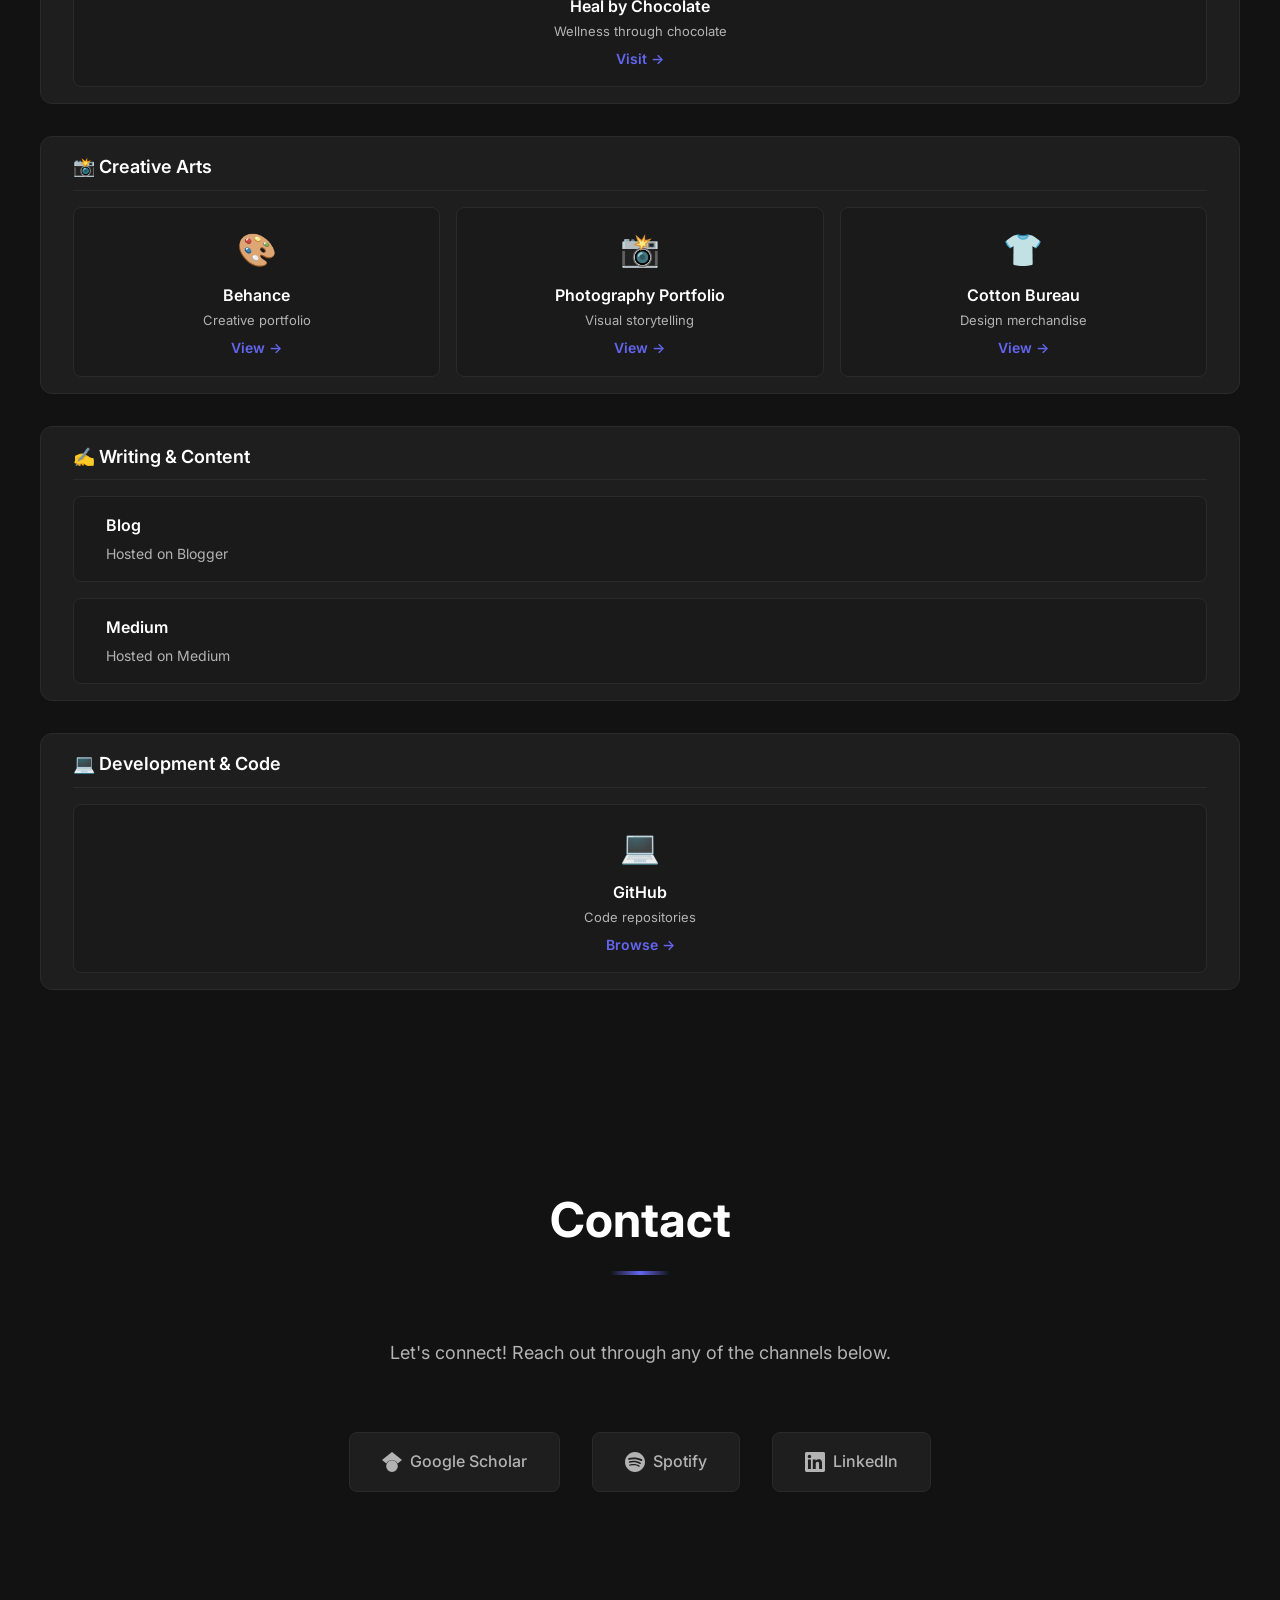
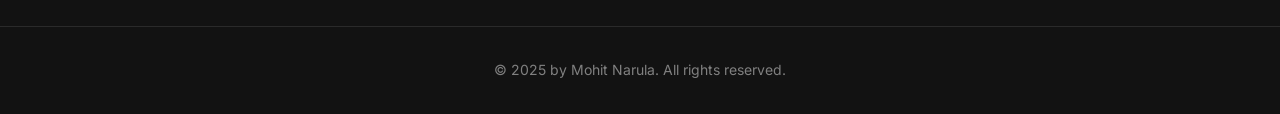
==== commit 7efb6702: "Add TimeFunction cofounder and co-owner" ====
--- a/index.html
+++ b/index.html
@@ -3,7 +3,7 @@
 <head>
     <meta charset="UTF-8">
     <meta name="viewport" content="width=device-width, initial-scale=1.0">
-    <meta name="description" content="Mohit Narula - Personal Website">
+    <meta name="description" content="Mohit Narula — Wireless & Automotive Engineer. Cofounder of TimeFunction (timefunction.com). Research, patents, and creative work.">
     <meta name="author" content="Mohit Narula">
     <title>Mohit Narula</title>
     <link rel="stylesheet" href="styles.css">
@@ -64,6 +64,24 @@
                     technologies that advance the future of connectivity and mobility. My research has resulted in 
                     multiple patents and publications in leading engineering journals.
                 </p>
+                <p>
+                    I am <strong>cofounder and co-owner</strong> of
+                    <a href="https://www.timefunction.com/" target="_blank" rel="noopener noreferrer">TimeFunction</a>
+                    — a tool that automatically builds chronological timelines from Wikipedia and other web pages.
+                </p>
+                <div class="about-highlight">
+                    <a href="https://www.timefunction.com/" target="_blank" rel="noopener noreferrer" class="scholar-link timefunction-link">
+                        <svg viewBox="0 0 24 24" fill="none" stroke="currentColor" stroke-width="2" aria-hidden="true">
+                            <path d="M12 2v4M12 18v4M4.93 4.93l2.83 2.83M16.24 16.24l2.83 2.83M2 12h4M18 12h4M4.93 19.07l2.83-2.83M16.24 7.76l2.83-2.83"/>
+                            <circle cx="12" cy="12" r="3"/>
+                        </svg>
+                        <div>
+                            <strong>TimeFunction</strong>
+                            <span>Cofounder &amp; co-owner — timelines from any topic</span>
+                        </div>
+                        <span class="external-icon">↗</span>
+                    </a>
+                </div>
                 <div class="about-highlight">
                     <a href="https://scholar.google.com/citations?user=XxkE6-EAAAAJ&hl=en" target="_blank" rel="noopener noreferrer" class="scholar-link">
                         <svg viewBox="0 0 24 24" fill="currentColor">
@@ -88,6 +106,21 @@
             <p class="section-subtitle">Professional projects and personal pursuits that showcase my work and interests</p>
             
             <div class="topics-container">
+                <div class="topic-category">
+                    <h4 class="topic-title">🕐 Products</h4>
+                    <div class="projects-grid">
+                        <div class="project-card">
+                            <div class="project-icon">⏱</div>
+                            <h3 class="project-title">TimeFunction</h3>
+                            <p class="project-description">
+                                Cofounder &amp; co-owner. Auto-generate timelines from Wikipedia and the web — search any person, place, or event.
+                            </p>
+                            <a href="https://www.timefunction.com/" target="_blank" rel="noopener noreferrer" class="project-link">
+                                Visit TimeFunction ↗
+                            </a>
+                        </div>
+                    </div>
+                </div>
                 <div class="topic-category">
                     <h4 class="topic-title">📊 Data Visualization</h4>
                     <div class="projects-grid">
@@ -97,7 +130,7 @@
                             <p class="project-description">
                                 Professional RF Band & Bandwidth Spectrum Visualization for LTE and 5G NR technologies.
                             </p>
-                            <a href="https://mohitnarula.github.io/bandhole" target="_blank" class="project-link">
+                            <a href="https://monarula.github.io/bandhole/" target="_blank" class="project-link">
                                 View Project <span>→</span>
                             </a>
                         </div>
--- a/styles.css
+++ b/styles.css
@@ -976,7 +976,7 @@
     }
 
     .scroll-indicator {
-        bottom: var(--spacing-md);
+        display: none; /* Hide scroll arrow on mobile screens */
     }
 
     /* Sections */
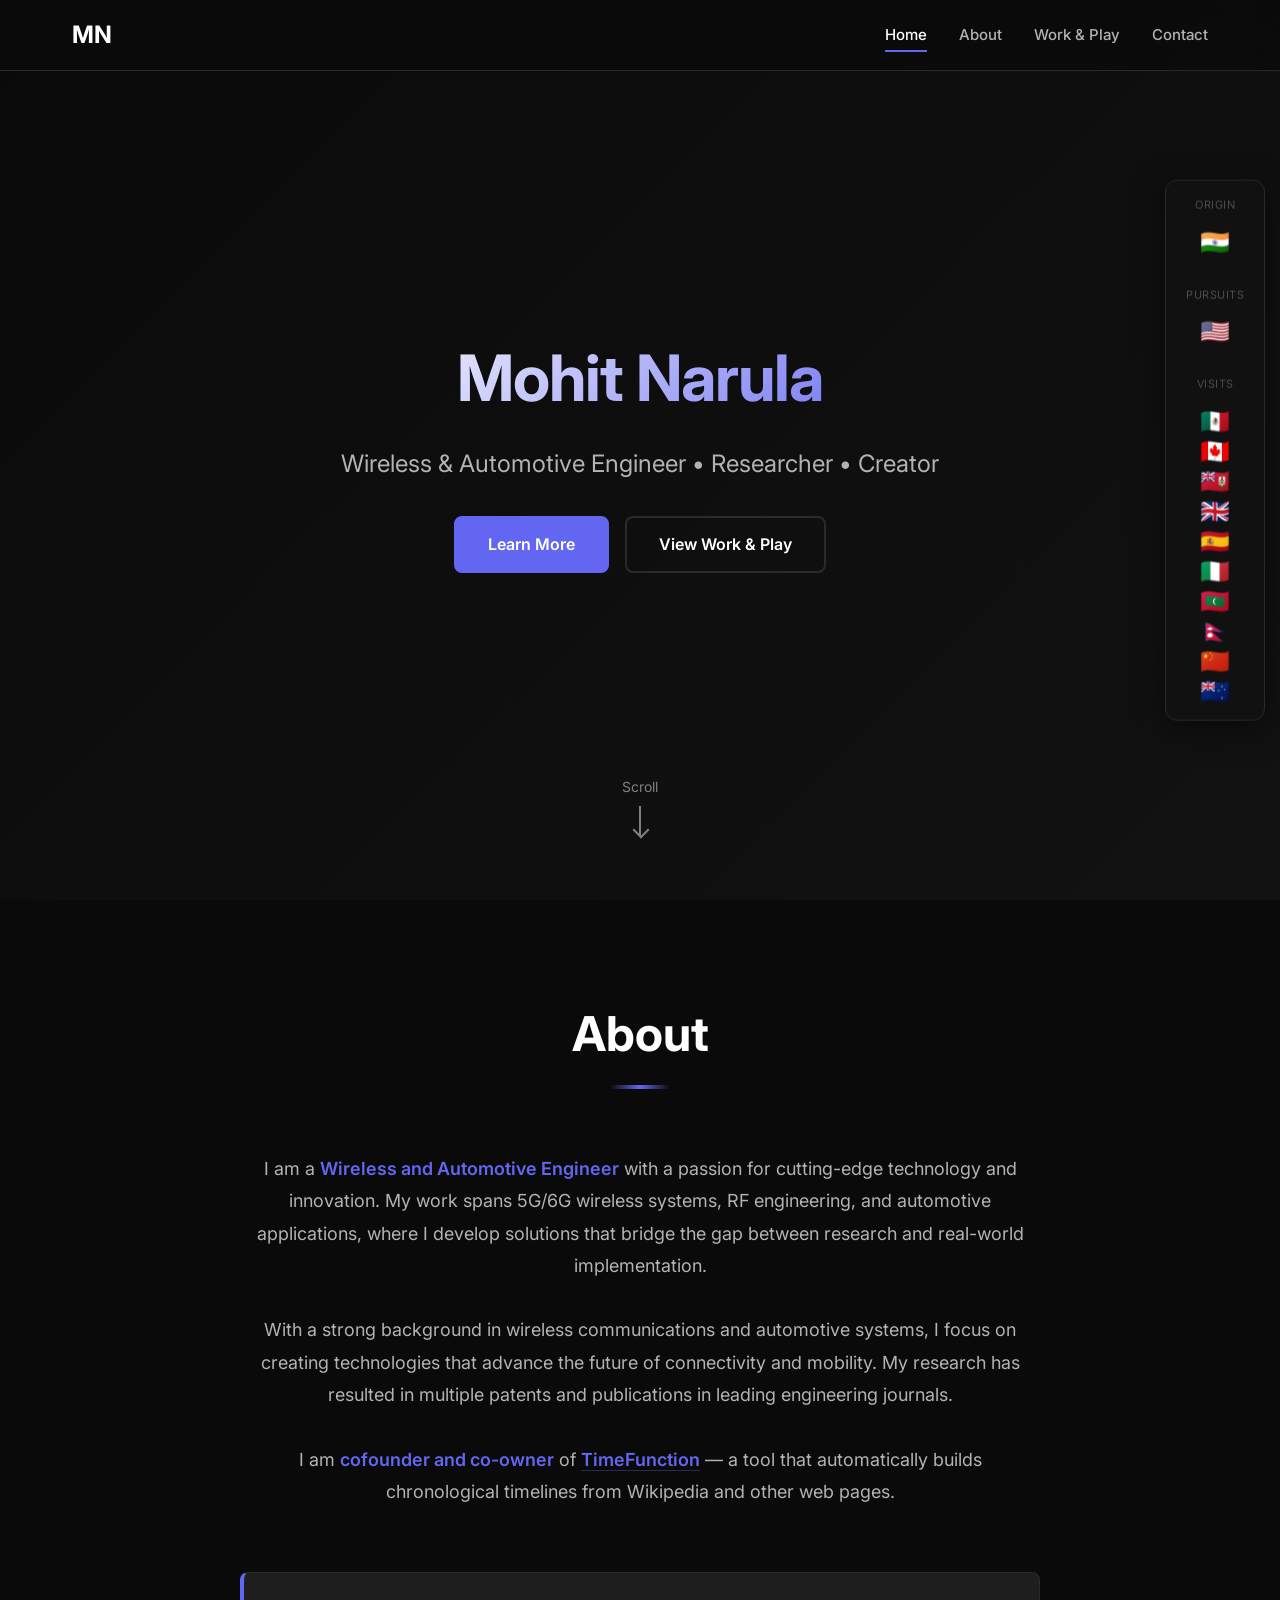
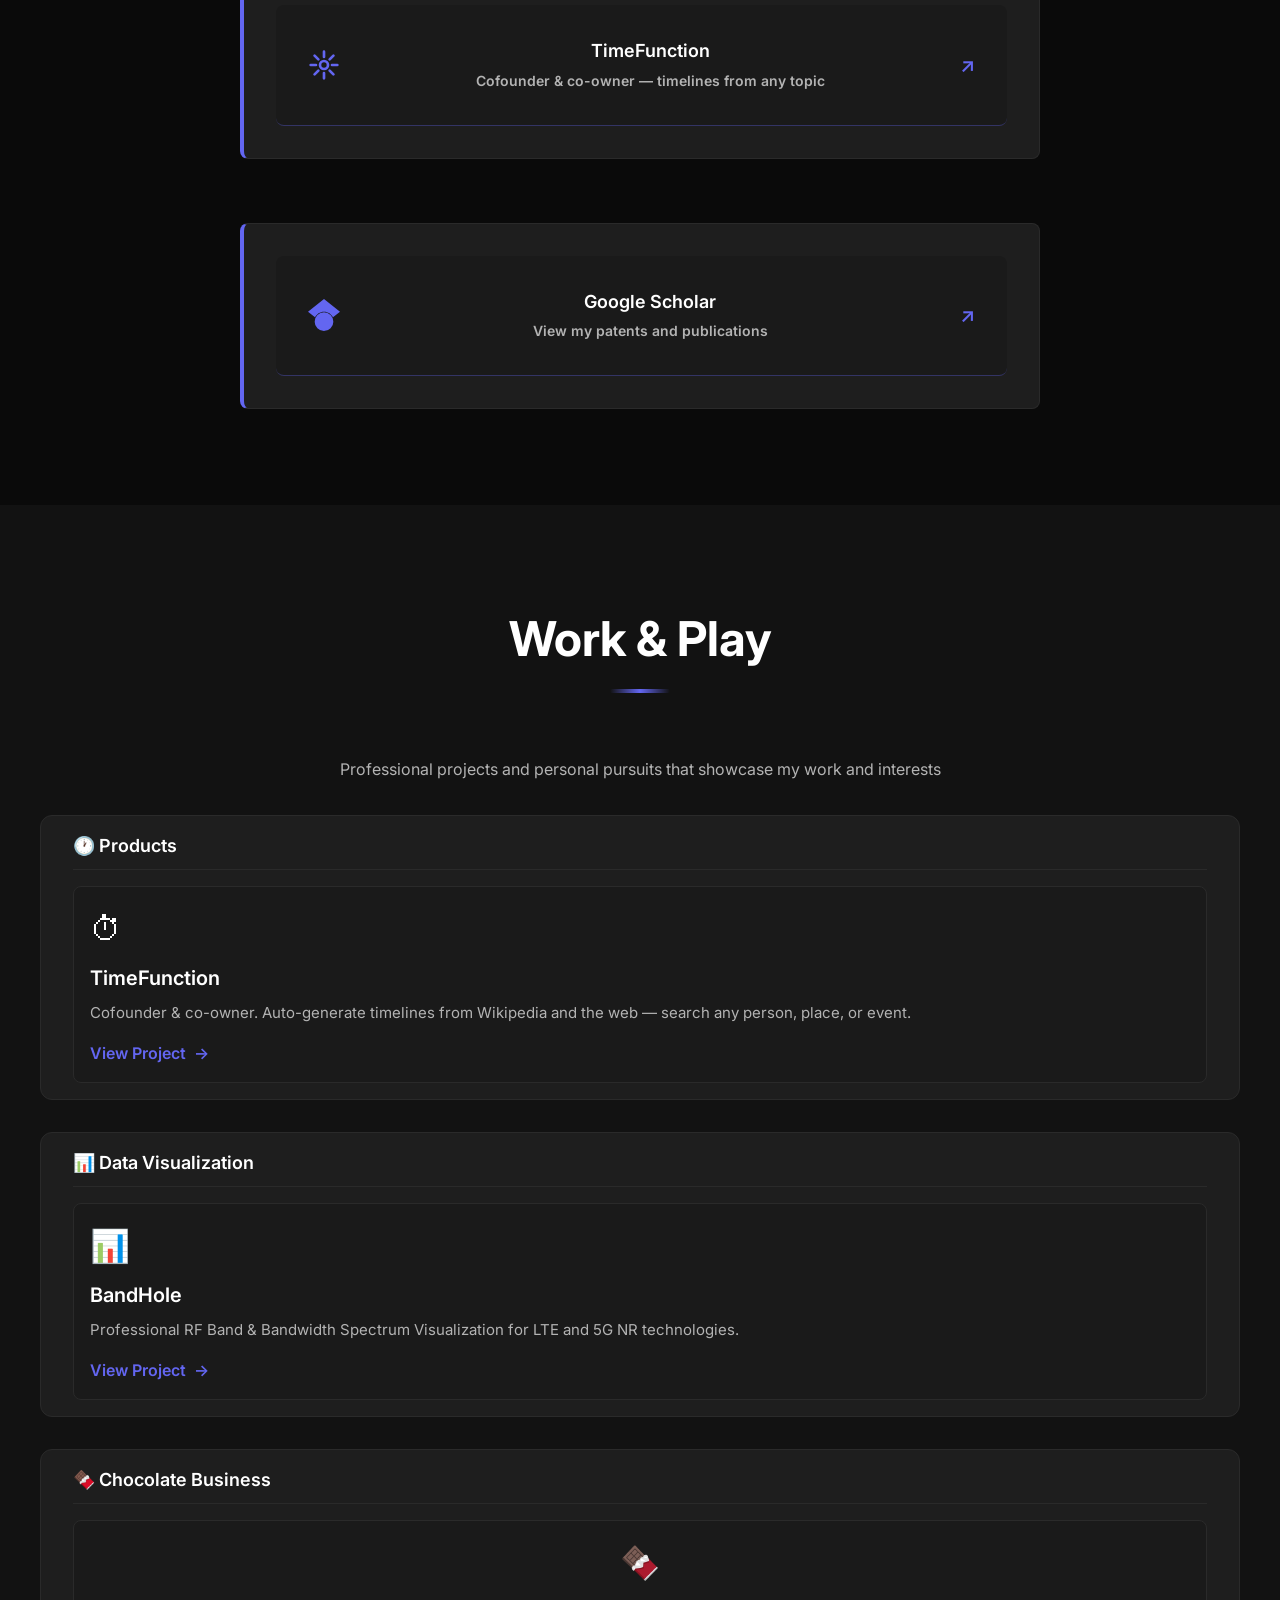
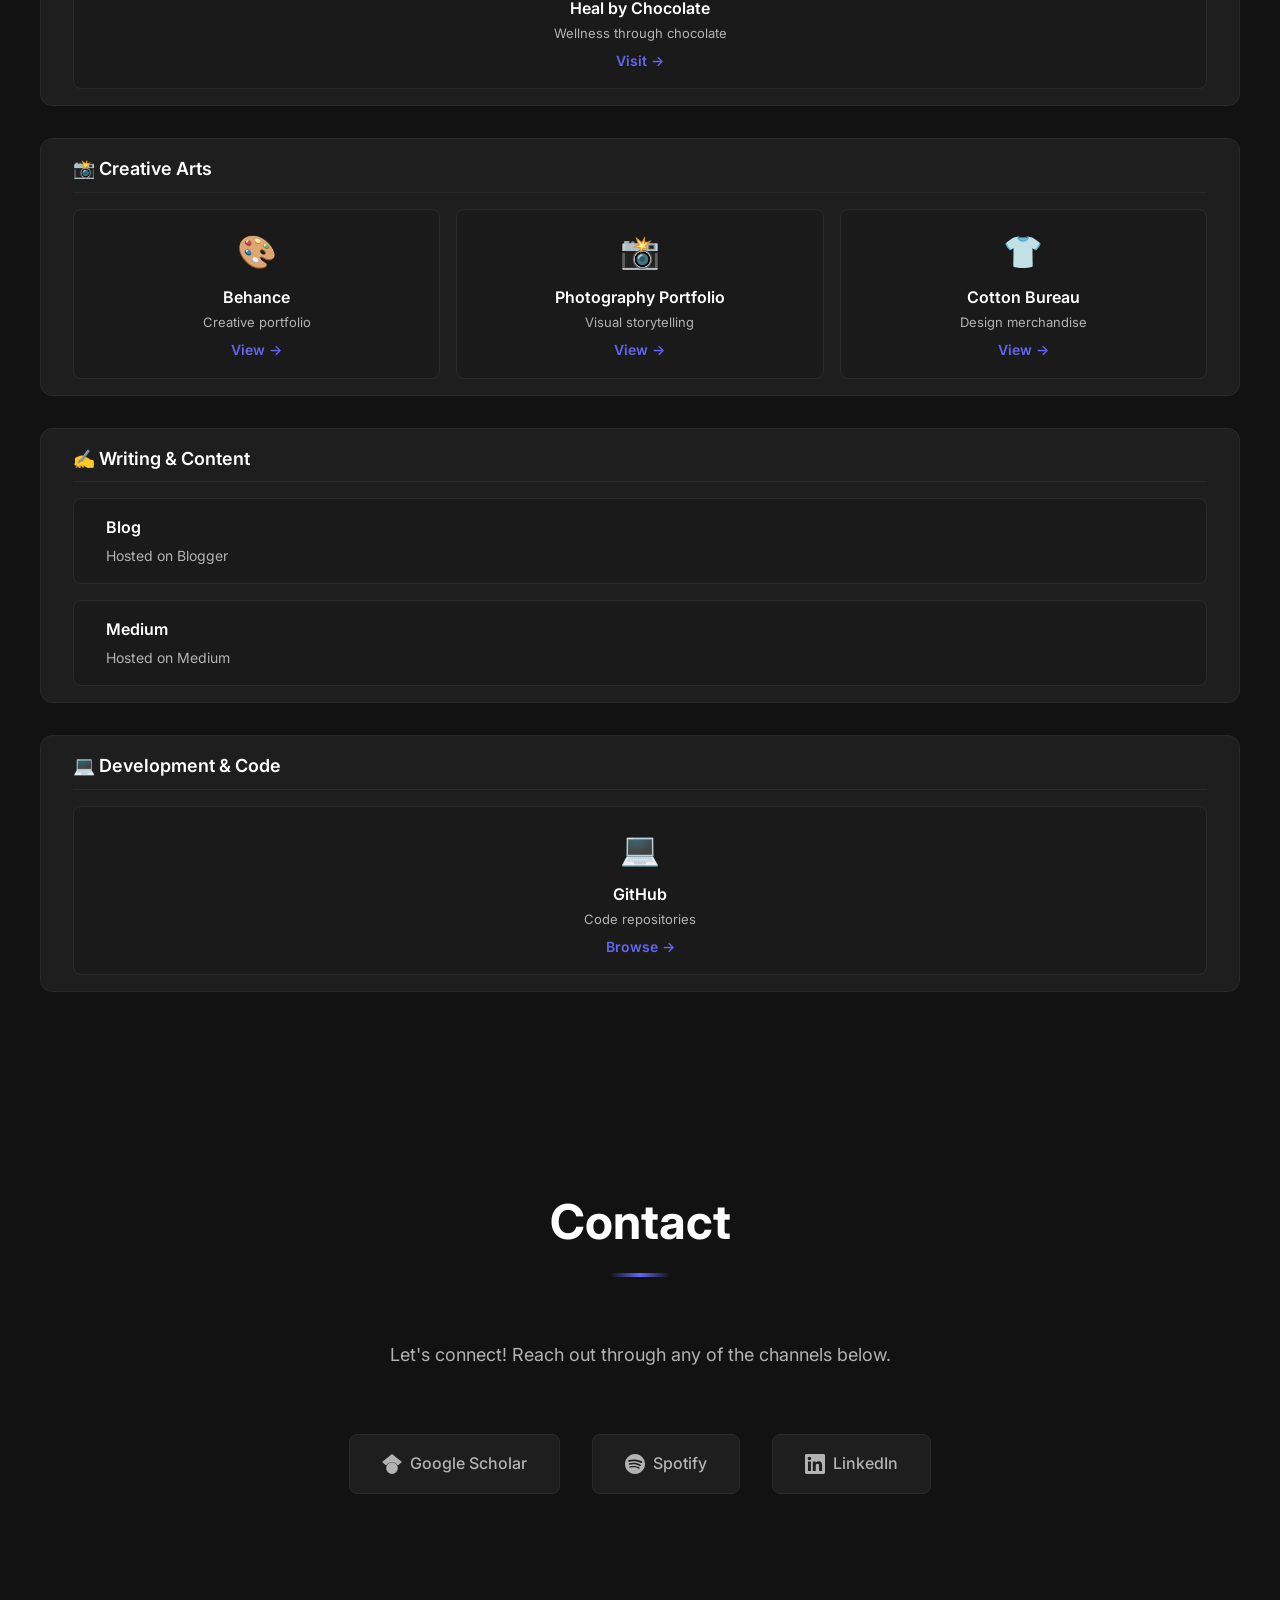
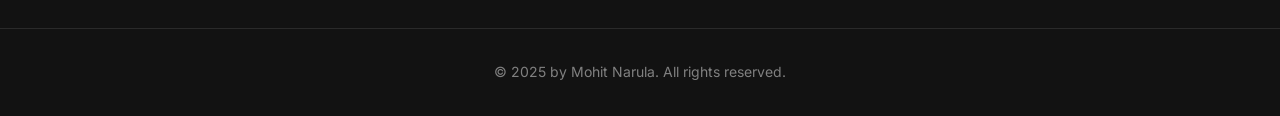
==== commit b3832718: "Match TimeFunction link/icon colors to site accent" ====
--- a/index.html
+++ b/index.html
@@ -116,7 +116,7 @@
                                 Cofounder &amp; co-owner. Auto-generate timelines from Wikipedia and the web — search any person, place, or event.
                             </p>
                             <a href="https://www.timefunction.com/" target="_blank" rel="noopener noreferrer" class="project-link">
-                                Visit TimeFunction ↗
+                                View Project <span>→</span>
                             </a>
                         </div>
                     </div>
--- a/styles.css
+++ b/styles.css
@@ -386,6 +386,20 @@
     font-weight: 600;
 }
 
+/* Inline links in About — match accent, not default browser blue */
+.about-text a {
+    color: var(--accent-primary);
+    font-weight: 600;
+    text-decoration: none;
+    border-bottom: 1px solid rgba(99, 102, 241, 0.35);
+    transition: color var(--transition-fast), border-color var(--transition-fast);
+}
+
+.about-text a:hover {
+    color: var(--accent-hover);
+    border-bottom-color: var(--accent-hover);
+}
+
 .about-highlight {
     margin-top: var(--spacing-lg);
     padding: var(--spacing-md);
@@ -418,6 +432,15 @@
     height: 32px;
     fill: var(--accent-primary);
     flex-shrink: 0;
+}
+
+/* Stroke-only icons (e.g. TimeFunction) — same accent as filled Scholar icon */
+.scholar-link svg[fill="none"] {
+    fill: none !important;
+    stroke: var(--accent-primary);
+    stroke-width: 2;
+    stroke-linecap: round;
+    stroke-linejoin: round;
 }
 
 .scholar-link div {
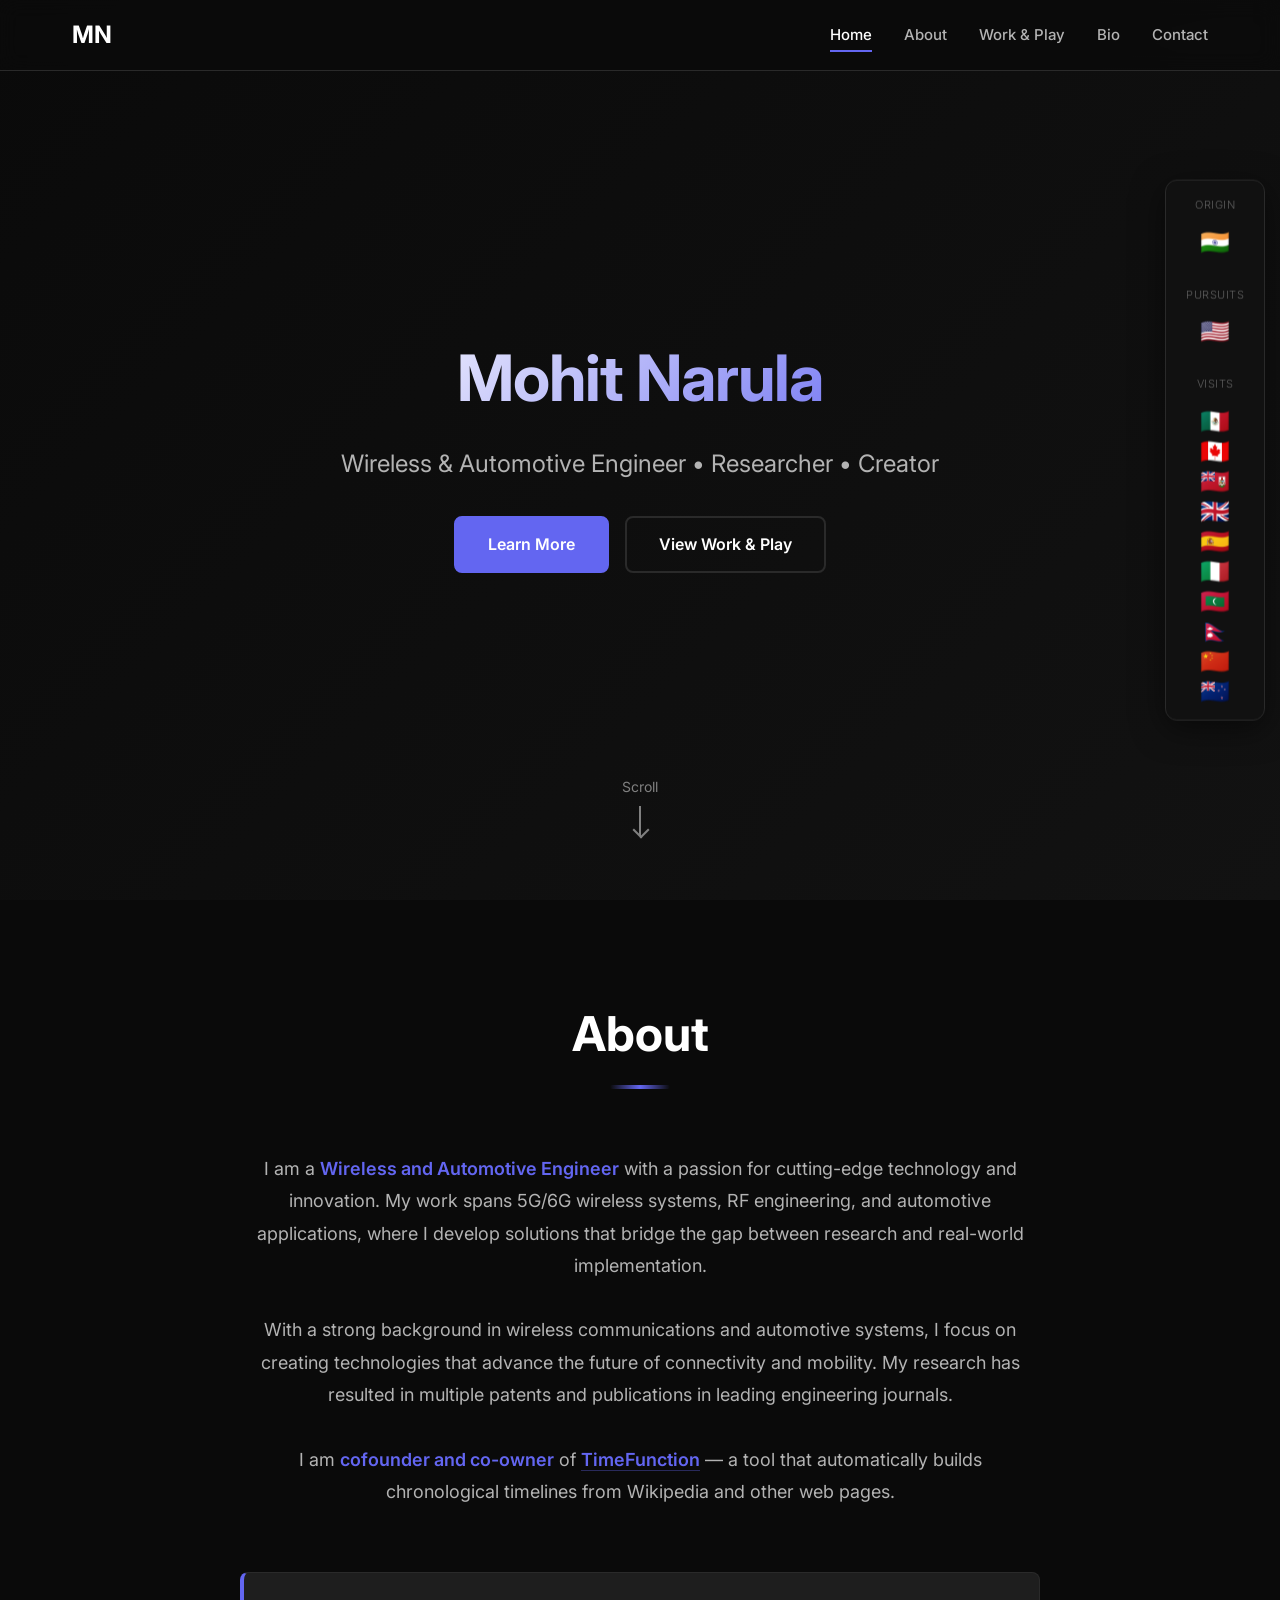
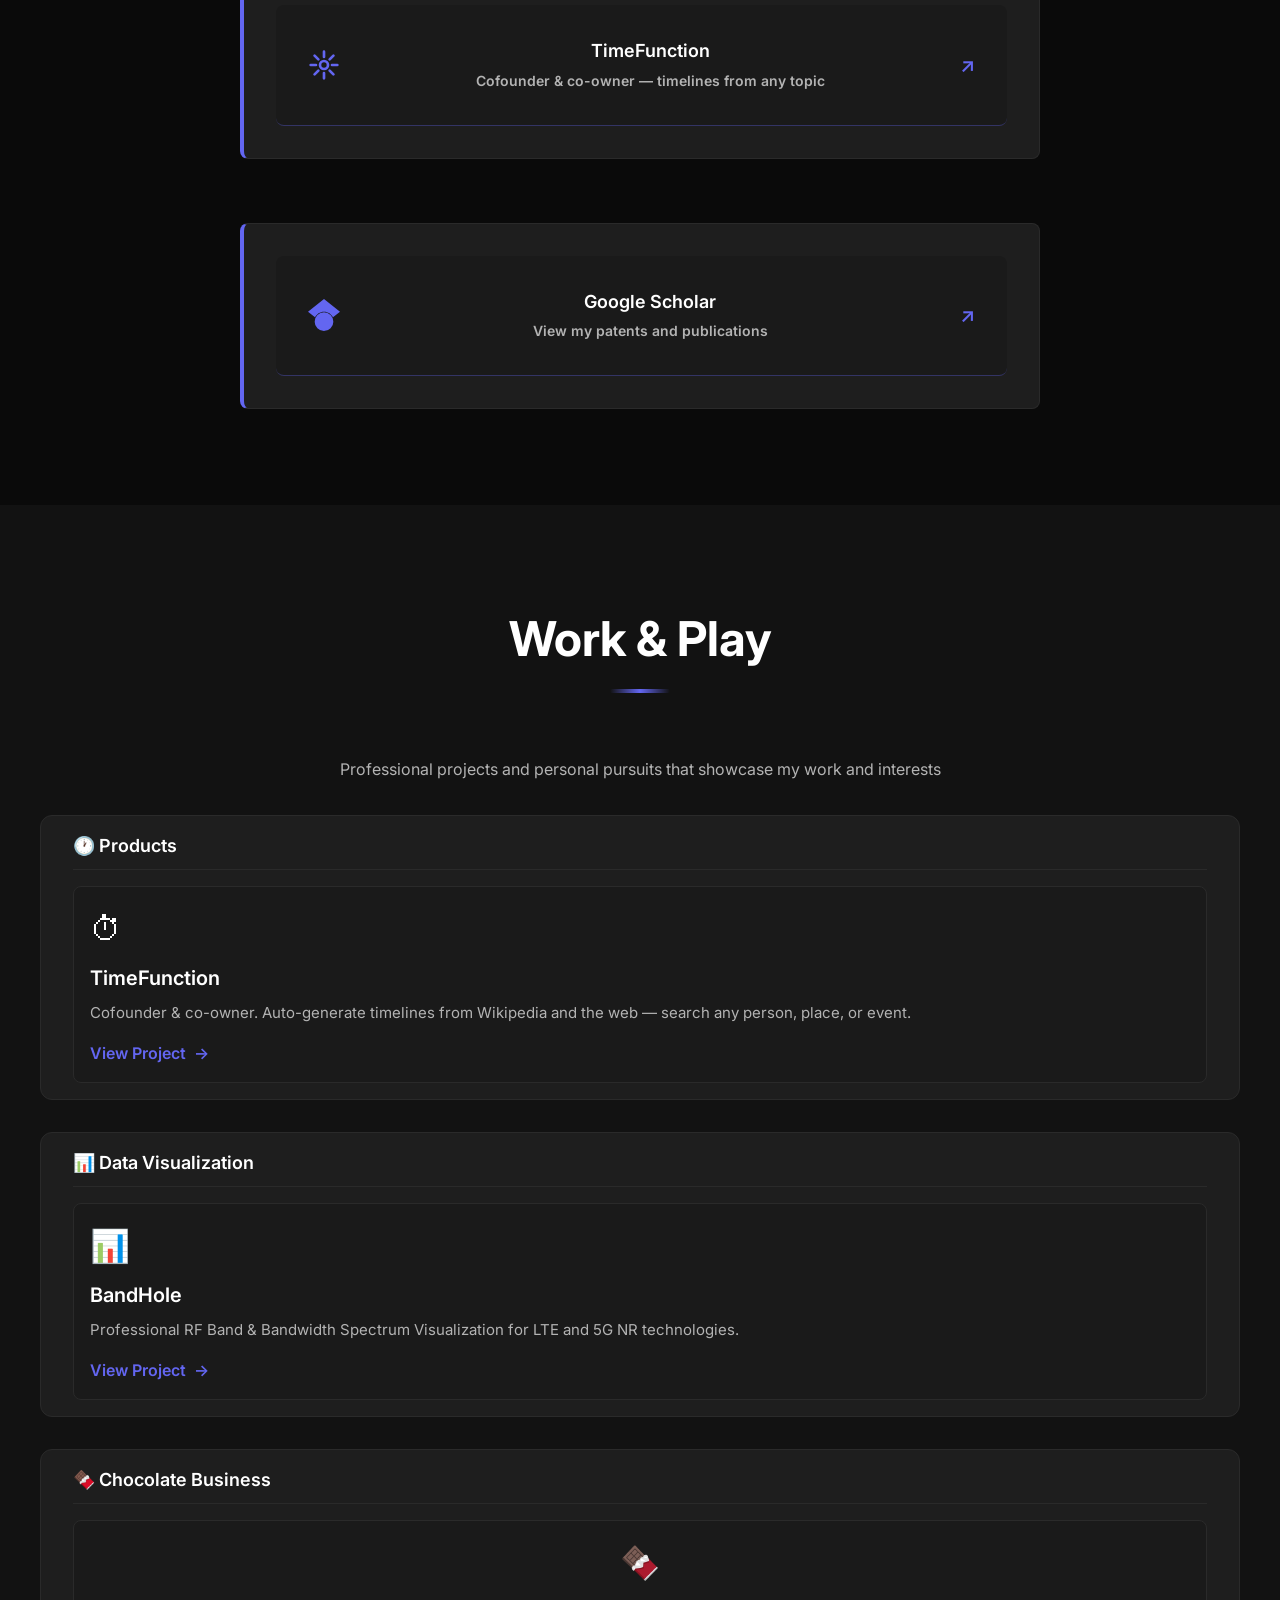
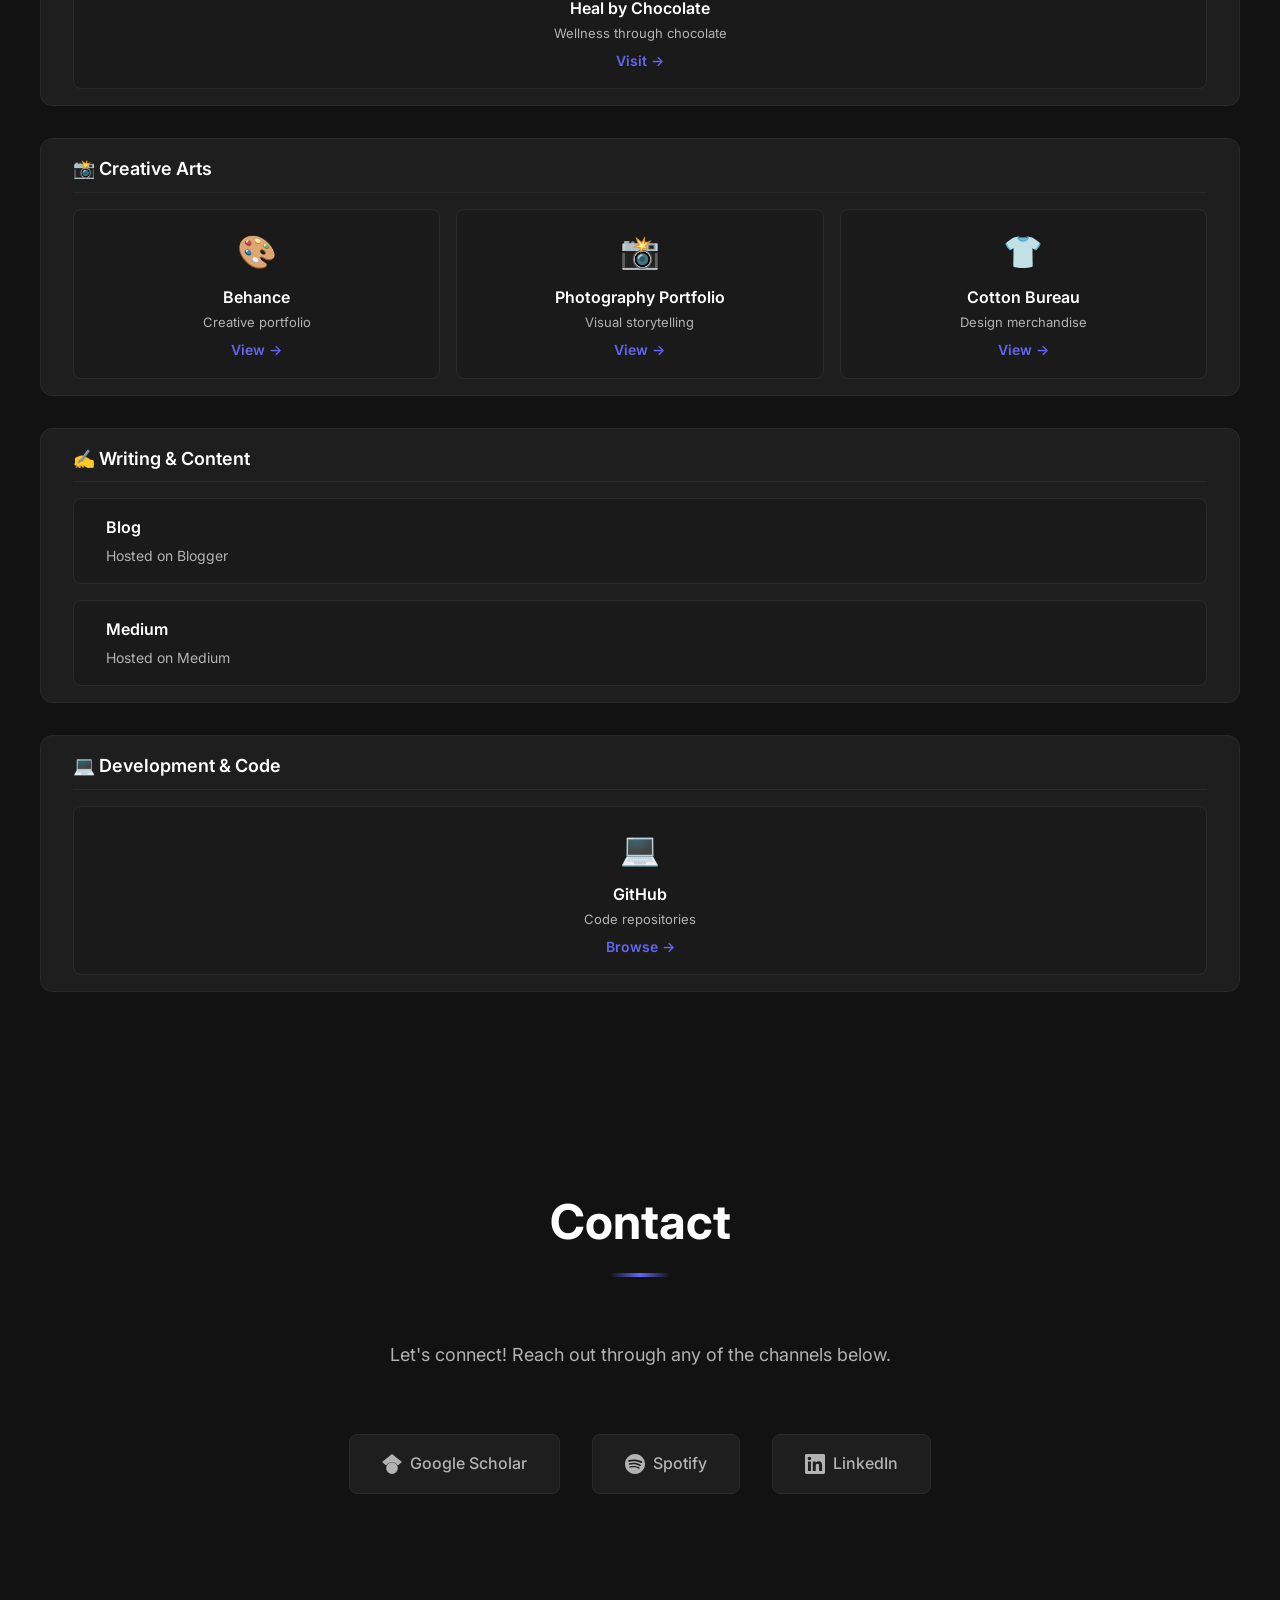
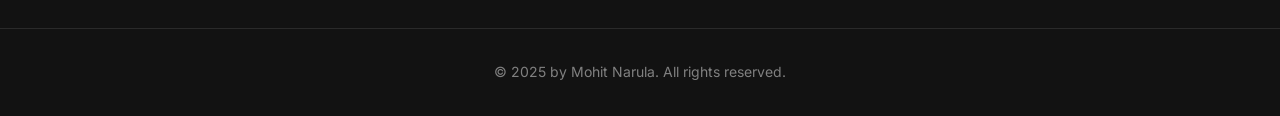
==== commit b386e652: "Add shareable bio page for professional networking. Co-authored-by: Cursor <cursoragent@cursor.com>" ====
--- a/index.html
+++ b/index.html
@@ -22,6 +22,7 @@
                 <li><a href="#home" class="nav-link active">Home</a></li>
                 <li><a href="#about" class="nav-link">About</a></li>
                 <li><a href="#portfolio" class="nav-link">Work & Play</a></li>
+                <li><a href="bio.html" class="nav-link">Bio</a></li>
                 <li><a href="#contact" class="nav-link">Contact</a></li>
             </ul>
             <button class="mobile-menu-toggle" aria-label="Toggle menu">
--- a/styles.css
+++ b/styles.css
@@ -814,6 +814,229 @@
 }
 
 /* ============================================
+   Bio Page
+   ============================================ */
+
+.bio-hero {
+    padding: calc(var(--spacing-xl) + 40px) var(--spacing-md) var(--spacing-lg);
+    text-align: center;
+    background: linear-gradient(135deg, var(--bg-primary) 0%, var(--bg-secondary) 100%);
+    border-bottom: 1px solid var(--border-color);
+}
+
+.bio-hero-inner {
+    max-width: 720px;
+    margin: 0 auto;
+    animation: fadeInUp 0.8s ease;
+}
+
+.bio-avatar {
+    width: 96px;
+    height: 96px;
+    margin: 0 auto var(--spacing-md);
+    display: flex;
+    align-items: center;
+    justify-content: center;
+    border-radius: 50%;
+    font-size: 2rem;
+    font-weight: 700;
+    letter-spacing: 1px;
+    color: var(--text-primary);
+    background: linear-gradient(135deg, var(--accent-primary) 0%, var(--accent-secondary) 100%);
+    box-shadow: var(--shadow-lg);
+}
+
+.bio-name {
+    font-size: clamp(2.25rem, 5vw, 3.5rem);
+    font-weight: 700;
+    letter-spacing: -1px;
+    margin-bottom: var(--spacing-xs);
+    background: linear-gradient(135deg, var(--text-primary) 0%, var(--accent-primary) 100%);
+    -webkit-background-clip: text;
+    -webkit-text-fill-color: transparent;
+    background-clip: text;
+}
+
+.bio-tagline {
+    font-size: clamp(1rem, 2vw, 1.25rem);
+    color: var(--text-secondary);
+    margin-bottom: var(--spacing-md);
+}
+
+.bio-locations {
+    display: flex;
+    gap: var(--spacing-sm);
+    justify-content: center;
+    flex-wrap: wrap;
+}
+
+.bio-location {
+    padding: 0.4rem 0.9rem;
+    background: var(--bg-card);
+    border: 1px solid var(--border-color);
+    border-radius: 20px;
+    font-size: 0.875rem;
+    color: var(--text-secondary);
+    font-weight: 500;
+}
+
+.bio-section {
+    min-height: auto;
+}
+
+.bio-container {
+    max-width: 760px;
+    margin: 0 auto;
+}
+
+.bio-block {
+    margin-bottom: var(--spacing-xl);
+}
+
+.bio-block:last-child {
+    margin-bottom: 0;
+}
+
+.bio-heading {
+    font-size: 1.75rem;
+    font-weight: 600;
+    color: var(--text-primary);
+    margin-bottom: var(--spacing-md);
+    padding-bottom: var(--spacing-xs);
+    border-bottom: 1px solid var(--border-color);
+}
+
+.bio-lead {
+    font-size: 1.25rem;
+    color: var(--text-primary);
+    line-height: 1.8;
+    margin-bottom: var(--spacing-md);
+}
+
+.bio-text {
+    font-size: 1.0625rem;
+    color: var(--text-secondary);
+    line-height: 1.8;
+    margin-bottom: var(--spacing-md);
+}
+
+.bio-lead strong,
+.bio-text strong {
+    color: var(--accent-primary);
+    font-weight: 600;
+}
+
+.bio-facts {
+    display: grid;
+    grid-template-columns: repeat(auto-fit, minmax(300px, 1fr));
+    gap: var(--spacing-sm);
+}
+
+.bio-fact {
+    display: flex;
+    gap: var(--spacing-sm);
+    align-items: flex-start;
+    padding: var(--spacing-sm) var(--spacing-md);
+    background: var(--bg-card);
+    border: 1px solid var(--border-color);
+    border-radius: 12px;
+    transition: all var(--transition-normal);
+}
+
+.bio-fact:hover {
+    border-color: var(--accent-primary);
+    transform: translateY(-4px);
+    box-shadow: var(--shadow-md);
+}
+
+.bio-fact-icon {
+    font-size: 1.75rem;
+    line-height: 1;
+    flex-shrink: 0;
+}
+
+.bio-fact h3 {
+    font-size: 1.0625rem;
+    font-weight: 600;
+    color: var(--text-primary);
+    margin-bottom: 4px;
+}
+
+.bio-fact p {
+    font-size: 0.9375rem;
+    color: var(--text-secondary);
+    line-height: 1.5;
+}
+
+.bio-subheading {
+    font-size: 1rem;
+    font-weight: 600;
+    color: var(--text-muted);
+    text-transform: uppercase;
+    letter-spacing: 0.5px;
+    margin-bottom: var(--spacing-sm);
+}
+
+.bio-links {
+    display: flex;
+    gap: var(--spacing-sm);
+    flex-wrap: wrap;
+    margin-bottom: var(--spacing-md);
+}
+
+.social-link-emoji {
+    font-size: 1.25rem;
+    line-height: 1;
+}
+
+.bio-disclosure {
+    padding: var(--spacing-sm) var(--spacing-md);
+    background: var(--bg-card);
+    border: 1px solid var(--border-color);
+    border-left: 4px solid var(--accent-primary);
+    border-radius: 8px;
+    color: var(--text-secondary);
+    font-size: 0.9375rem;
+    line-height: 1.7;
+}
+
+.bio-disclosure strong {
+    color: var(--accent-primary);
+}
+
+.bio-cta {
+    display: flex;
+    gap: var(--spacing-sm);
+    flex-wrap: wrap;
+}
+
+@media (max-width: 768px) {
+    .bio-hero {
+        padding: calc(var(--spacing-lg) + 60px) var(--spacing-sm) var(--spacing-lg);
+    }
+
+    .bio-facts {
+        grid-template-columns: 1fr;
+    }
+
+    .bio-lead {
+        font-size: 1.125rem;
+    }
+
+    .bio-links,
+    .bio-cta {
+        flex-direction: column;
+    }
+
+    .bio-links .social-link,
+    .bio-cta .btn {
+        justify-content: center;
+        text-align: center;
+        min-height: 48px;
+    }
+}
+
+/* ============================================
    Animations
    ============================================ */
 
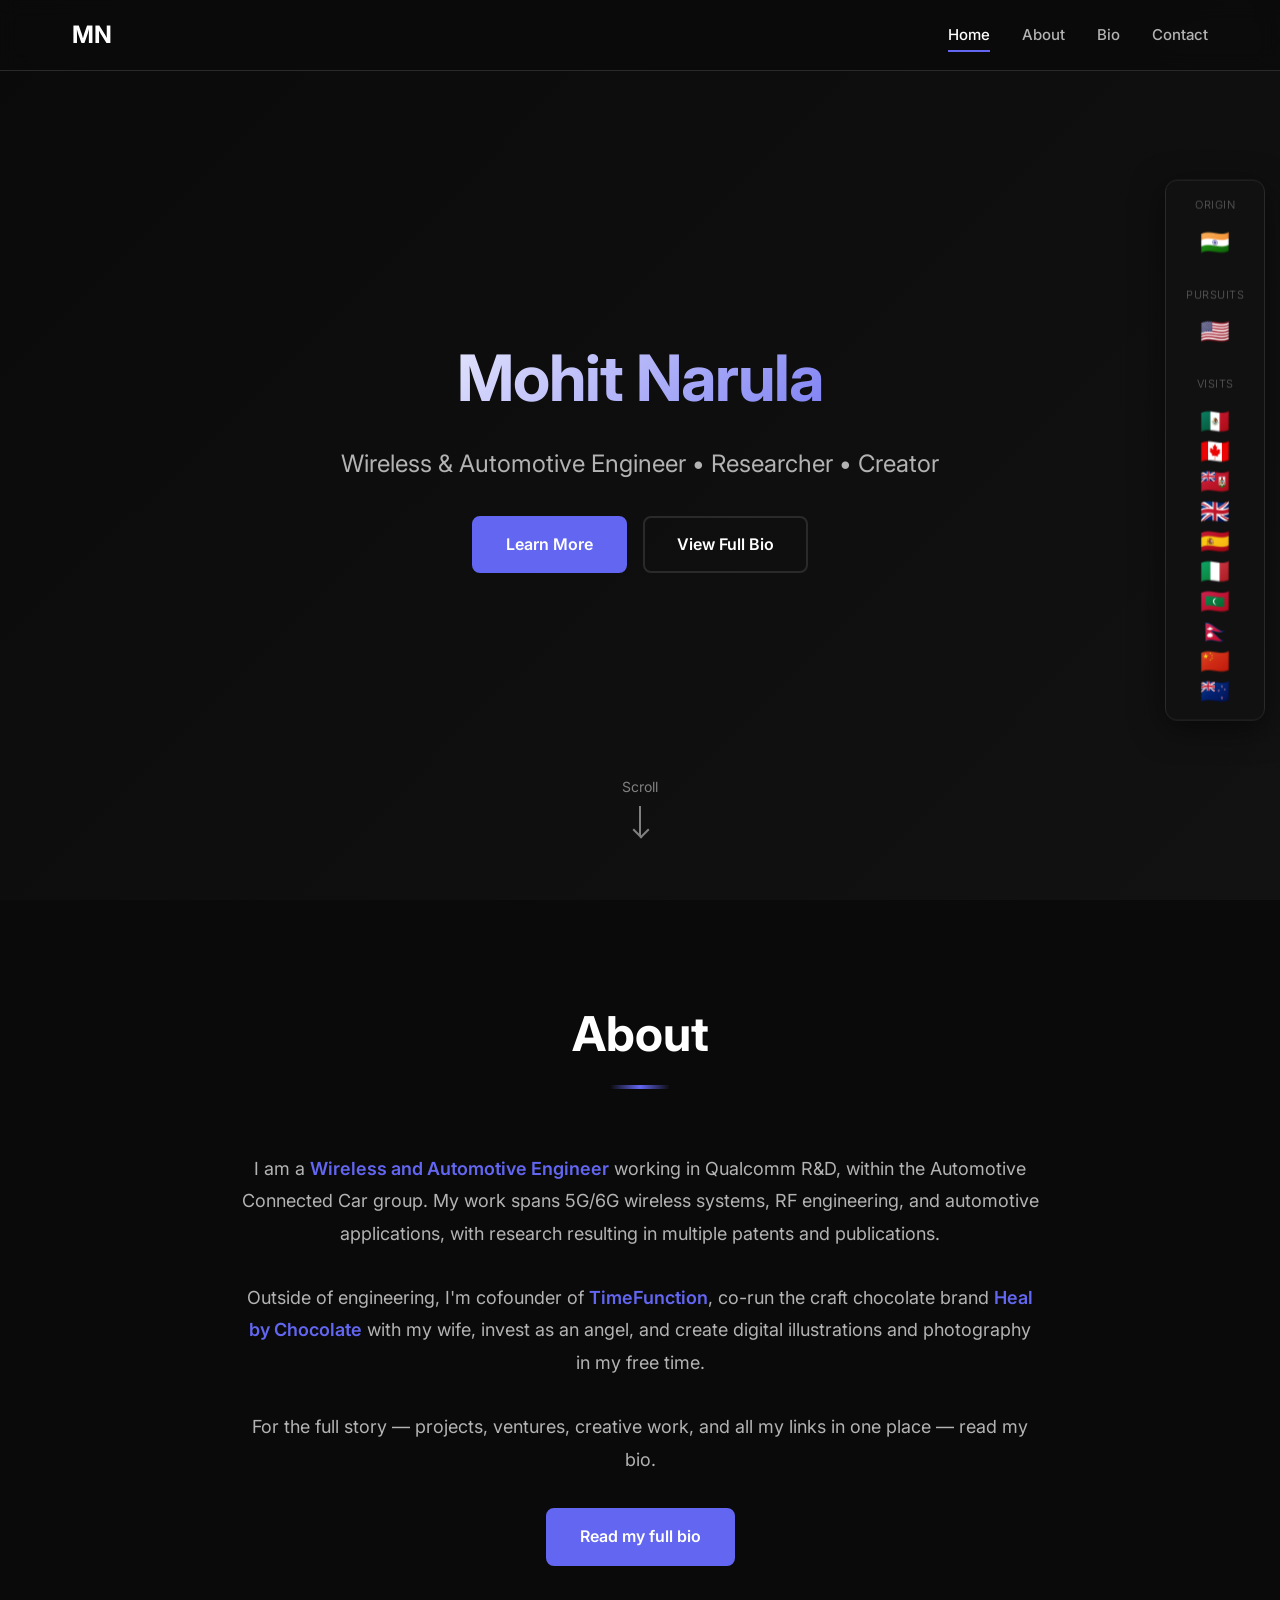
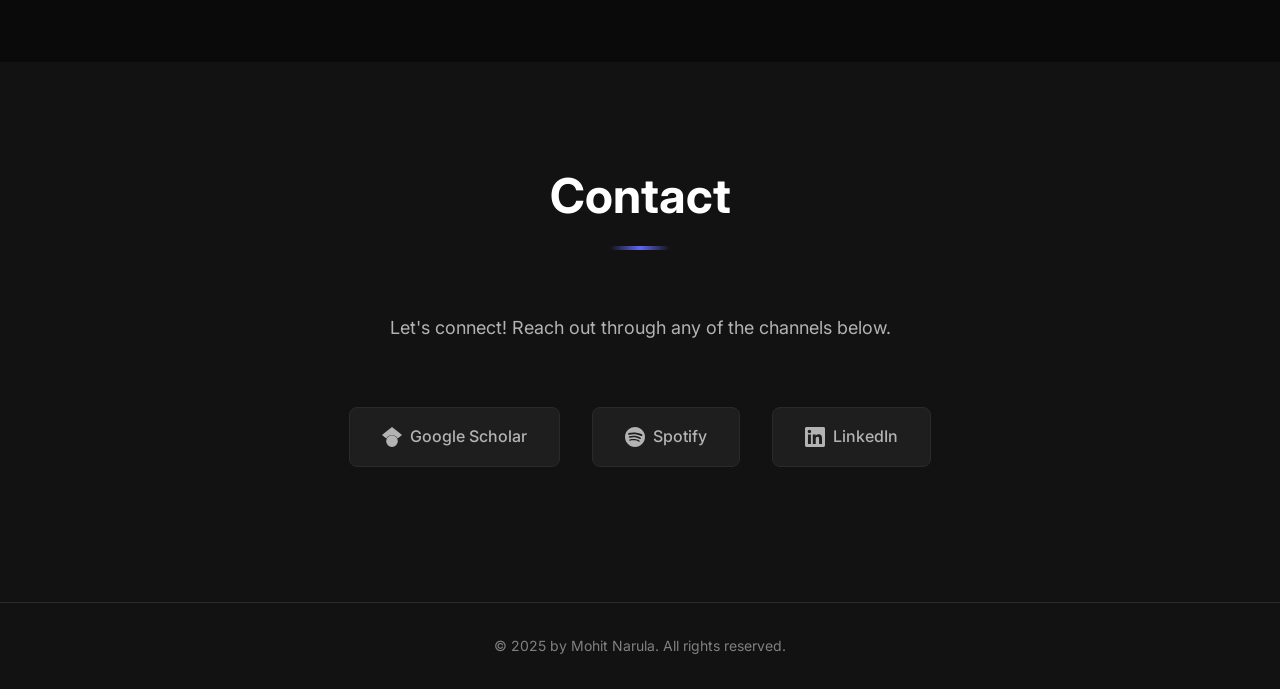
==== commit bafc5e36: "Consolidate all links into bio; trim homepage and remove Work & Play Co-authored-by: Cursor <cursora" ====
--- a/index.html
+++ b/index.html
@@ -21,7 +21,6 @@
             <ul class="nav-menu">
                 <li><a href="#home" class="nav-link active">Home</a></li>
                 <li><a href="#about" class="nav-link">About</a></li>
-                <li><a href="#portfolio" class="nav-link">Work & Play</a></li>
                 <li><a href="bio.html" class="nav-link">Bio</a></li>
                 <li><a href="#contact" class="nav-link">Contact</a></li>
             </ul>
@@ -40,7 +39,7 @@
             <p class="hero-subtitle">Wireless & Automotive Engineer • Researcher • Creator</p>
             <div class="hero-buttons">
                 <a href="#about" class="btn btn-primary">Learn More</a>
-                <a href="#portfolio" class="btn btn-secondary">View Work & Play</a>
+                <a href="bio.html" class="btn btn-secondary">View Full Bio</a>
             </div>
         </div>
         <div class="scroll-indicator">
@@ -56,145 +55,22 @@
             <div class="about-content">
             <div class="about-text">
                 <p>
-                    I am a <strong>Wireless and Automotive Engineer</strong> with a passion for cutting-edge technology 
-                    and innovation. My work spans 5G/6G wireless systems, RF engineering, and automotive applications, 
-                    where I develop solutions that bridge the gap between research and real-world implementation.
+                    I am a <strong>Wireless and Automotive Engineer</strong> working in Qualcomm R&amp;D, within the
+                    Automotive Connected Car group. My work spans 5G/6G wireless systems, RF engineering, and automotive
+                    applications, with research resulting in multiple patents and publications.
                 </p>
                 <p>
-                    With a strong background in wireless communications and automotive systems, I focus on creating 
-                    technologies that advance the future of connectivity and mobility. My research has resulted in 
-                    multiple patents and publications in leading engineering journals.
+                    Outside of engineering, I'm cofounder of <strong>TimeFunction</strong>, co-run the craft chocolate
+                    brand <strong>Heal by Chocolate</strong> with my wife, invest as an angel, and create digital
+                    illustrations and photography in my free time.
                 </p>
                 <p>
-                    I am <strong>cofounder and co-owner</strong> of
-                    <a href="https://www.timefunction.com/" target="_blank" rel="noopener noreferrer">TimeFunction</a>
-                    — a tool that automatically builds chronological timelines from Wikipedia and other web pages.
+                    For the full story — projects, ventures, creative work, and all my links in one place — read my bio.
                 </p>
-                <div class="about-highlight">
-                    <a href="https://www.timefunction.com/" target="_blank" rel="noopener noreferrer" class="scholar-link timefunction-link">
-                        <svg viewBox="0 0 24 24" fill="none" stroke="currentColor" stroke-width="2" aria-hidden="true">
-                            <path d="M12 2v4M12 18v4M4.93 4.93l2.83 2.83M16.24 16.24l2.83 2.83M2 12h4M18 12h4M4.93 19.07l2.83-2.83M16.24 7.76l2.83-2.83"/>
-                            <circle cx="12" cy="12" r="3"/>
-                        </svg>
-                        <div>
-                            <strong>TimeFunction</strong>
-                            <span>Cofounder &amp; co-owner — timelines from any topic</span>
-                        </div>
-                        <span class="external-icon">↗</span>
-                    </a>
-                </div>
-                <div class="about-highlight">
-                    <a href="https://scholar.google.com/citations?user=XxkE6-EAAAAJ&hl=en" target="_blank" rel="noopener noreferrer" class="scholar-link">
-                        <svg viewBox="0 0 24 24" fill="currentColor">
-                            <path d="M5.242 13.769L0 9.5 12 0l12 9.5-5.242 4.269C17.548 11.249 14.978 9.5 12 9.5c-2.977 0-5.548 1.748-6.758 4.269zM12 10a7 7 0 1 0 0 14 7 7 0 0 0 0-14z"/>
-                        </svg>
-                        <div>
-                            <strong>Google Scholar</strong>
-                            <span>View my patents and publications</span>
-                        </div>
-                        <span class="external-icon">↗</span>
-                    </a>
-                </div>
             </div>
+            <div class="hero-buttons">
+                <a href="bio.html" class="btn btn-primary">Read my full bio</a>
             </div>
-        </div>
-    </section>
-
-    <!-- Work & Play Section -->
-    <section id="portfolio" class="section section-alt">
-        <div class="container">
-            <h2 class="section-title">Work & Play</h2>
-            <p class="section-subtitle">Professional projects and personal pursuits that showcase my work and interests</p>
-            
-            <div class="topics-container">
-                <div class="topic-category">
-                    <h4 class="topic-title">🕐 Products</h4>
-                    <div class="projects-grid">
-                        <div class="project-card">
-                            <div class="project-icon">⏱</div>
-                            <h3 class="project-title">TimeFunction</h3>
-                            <p class="project-description">
-                                Cofounder &amp; co-owner. Auto-generate timelines from Wikipedia and the web — search any person, place, or event.
-                            </p>
-                            <a href="https://www.timefunction.com/" target="_blank" rel="noopener noreferrer" class="project-link">
-                                View Project <span>→</span>
-                            </a>
-                        </div>
-                    </div>
-                </div>
-                <div class="topic-category">
-                    <h4 class="topic-title">📊 Data Visualization</h4>
-                    <div class="projects-grid">
-                        <div class="project-card">
-                            <div class="project-icon">📊</div>
-                            <h3 class="project-title">BandHole</h3>
-                            <p class="project-description">
-                                Professional RF Band & Bandwidth Spectrum Visualization for LTE and 5G NR technologies.
-                            </p>
-                            <a href="https://monarula.github.io/bandhole/" target="_blank" class="project-link">
-                                View Project <span>→</span>
-                            </a>
-                        </div>
-                    </div>
-                </div>
-                <div class="topic-category">
-                    <h4 class="topic-title">🍫 Chocolate Business</h4>
-                    <div class="hobbies-grid">
-                        <a href="https://www.healbychocolate.com/" target="_blank" rel="noopener noreferrer" class="hobby-card">
-                            <div class="hobby-icon">🍫</div>
-                            <h3 class="hobby-title">Heal by Chocolate</h3>
-                            <p class="hobby-description">Wellness through chocolate</p>
-                            <span class="hobby-link">Visit →</span>
-                        </a>
-                    </div>
-                </div>
-                <div class="topic-category">
-                    <h4 class="topic-title">📸 Creative Arts</h4>
-                    <div class="hobbies-grid">
-                        <a href="https://www.behance.net/mohitnarula?locale=en_US" target="_blank" rel="noopener noreferrer" class="hobby-card">
-                            <div class="hobby-icon">🎨</div>
-                            <h3 class="hobby-title">Behance</h3>
-                            <p class="hobby-description">Creative portfolio</p>
-                            <span class="hobby-link">View →</span>
-                        </a>
-                        <a href="https://express.adobe.com/page/doS4WWP8v38uV/" target="_blank" rel="noopener noreferrer" class="hobby-card">
-                            <div class="hobby-icon">📸</div>
-                            <h3 class="hobby-title">Photography Portfolio</h3>
-                            <p class="hobby-description">Visual storytelling</p>
-                            <span class="hobby-link">View →</span>
-                        </a>
-                        <a href="https://cottonbureau.com/people/mohit-narula" target="_blank" rel="noopener noreferrer" class="hobby-card">
-                            <div class="hobby-icon">👕</div>
-                            <h3 class="hobby-title">Cotton Bureau</h3>
-                            <p class="hobby-description">Design merchandise</p>
-                            <span class="hobby-link">View →</span>
-                        </a>
-                    </div>
-                </div>
-                <div class="topic-category">
-                    <h4 class="topic-title">✍️ Writing & Content</h4>
-                    <div class="content-links">
-                        <a href="https://mohitnarula.blogspot.com/" target="_blank" rel="noopener noreferrer" class="content-link">
-                            <span class="content-link-title">Blog</span>
-                            <span class="content-link-desc">Hosted on Blogger</span>
-                        </a>
-                        <a href="https://medium.com/@mohit.narula86" target="_blank" rel="noopener noreferrer" class="content-link">
-                            <span class="content-link-title">Medium</span>
-                            <span class="content-link-desc">Hosted on Medium</span>
-                        </a>
-                    </div>
-                </div>
-                <div class="topic-category">
-                    <h4 class="topic-title">💻 Development & Code</h4>
-                    <div class="hobbies-grid">
-                        <a href="https://github.com/monarula" target="_blank" rel="noopener noreferrer" class="hobby-card">
-                            <div class="hobby-icon">💻</div>
-                            <h3 class="hobby-title">GitHub</h3>
-                            <p class="hobby-description">Code repositories</p>
-                            <span class="hobby-link">Browse →</span>
-                        </a>
-                    </div>
-                </div>
             </div>
         </div>
     </section>
--- a/styles.css
+++ b/styles.css
@@ -926,6 +926,32 @@
     font-weight: 600;
 }
 
+/* Inline links inside bio paragraphs — accent color, subtle underline */
+.bio-lead a,
+.bio-text a {
+    color: var(--accent-primary);
+    font-weight: 600;
+    text-decoration: none;
+    border-bottom: 1px solid rgba(99, 102, 241, 0.35);
+    transition: color var(--transition-fast), border-color var(--transition-fast);
+}
+
+.bio-lead a:hover,
+.bio-text a:hover {
+    color: var(--accent-hover);
+    border-bottom-color: var(--accent-hover);
+}
+
+/* Make the whole fact card clickable */
+a.bio-fact {
+    text-decoration: none;
+    color: inherit;
+}
+
+a.bio-fact:hover h3 {
+    color: var(--accent-primary);
+}
+
 .bio-facts {
     display: grid;
     grid-template-columns: repeat(auto-fit, minmax(300px, 1fr));
@@ -990,6 +1016,7 @@
 }
 
 .bio-disclosure {
+    margin-top: var(--spacing-md);
     padding: var(--spacing-sm) var(--spacing-md);
     background: var(--bg-card);
     border: 1px solid var(--border-color);
